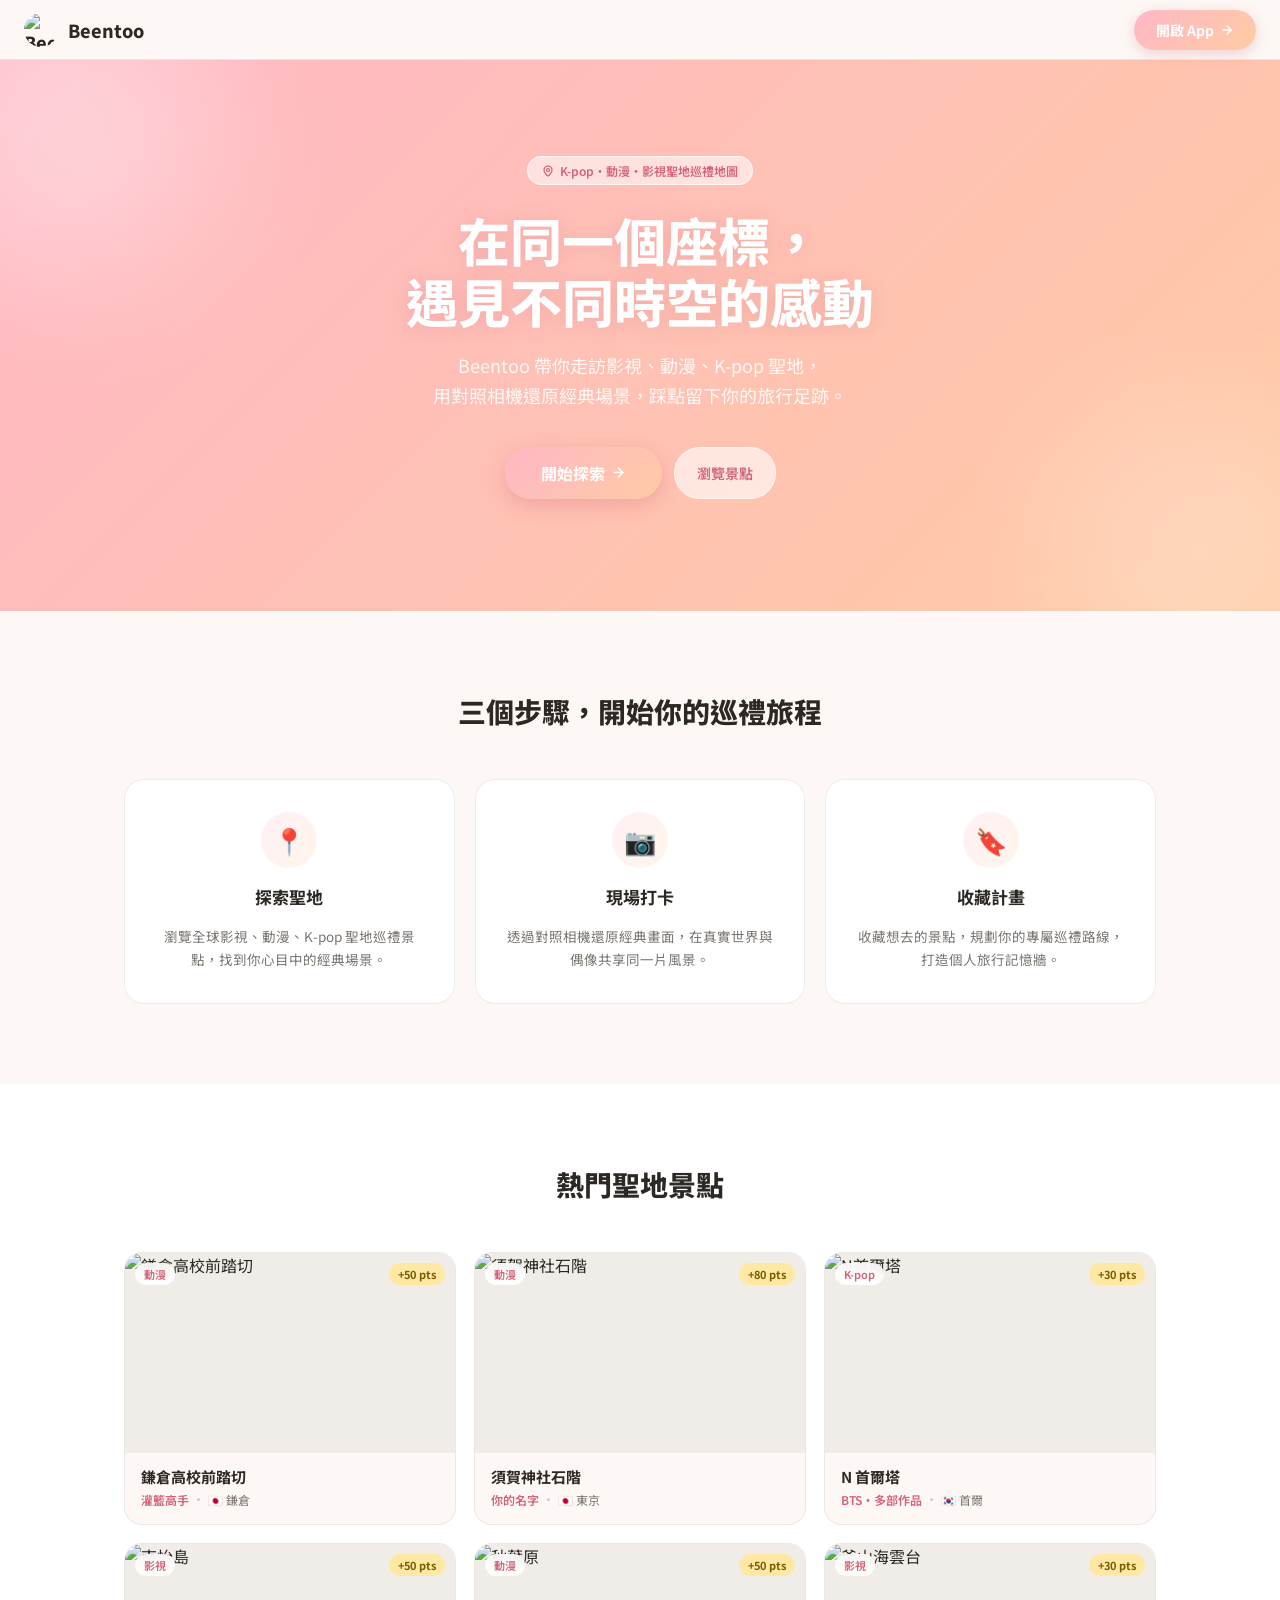
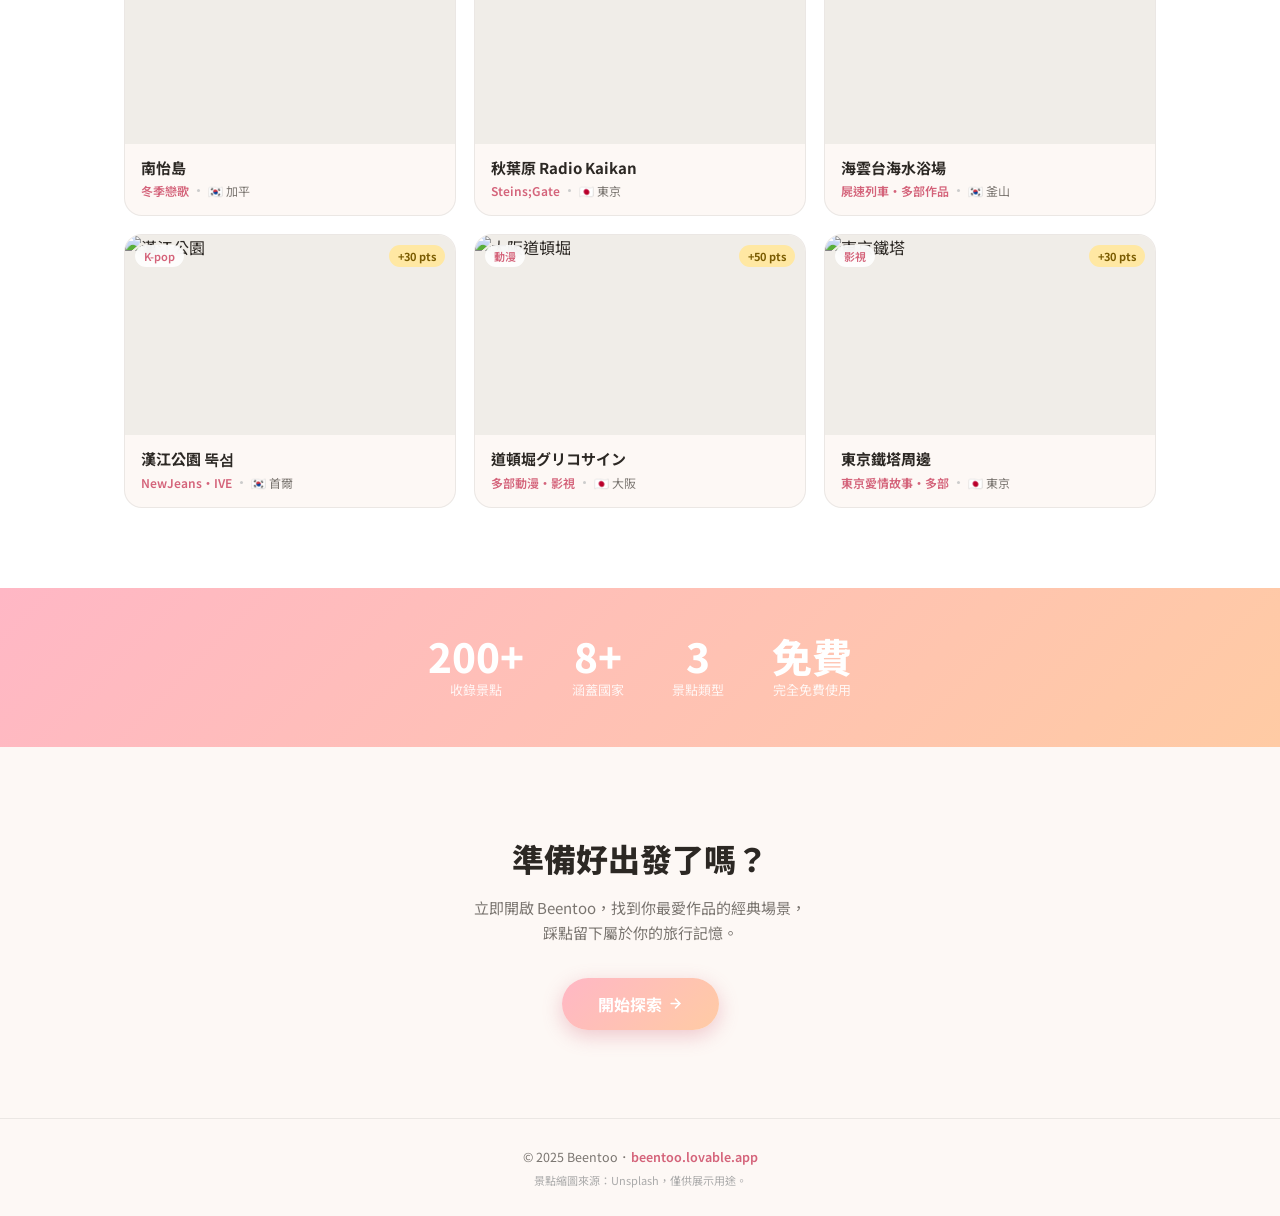
==== index.html @ dc90c3b7 "init: Beentoo landing page" ====
<!DOCTYPE html>
<html lang="zh-TW">
<head>
  <meta charset="UTF-8" />
  <meta name="viewport" content="width=device-width, initial-scale=1.0" />

  <!-- SEO -->
  <title>Beentoo — 聖地巡禮地圖｜影視、動漫、K-pop 景點收藏</title>
  <meta name="description" content="Beentoo 收錄全球上百個 K-pop、動漫、影視聖地景點，透過對照相機還原經典場景，踩點現場打卡你的旅行足跡，在同一個座標，遇見影視作品與現實交織的瞬間。免費使用。" />
  <meta property="og:title" content="Beentoo — 聖地巡禮地圖" />
  <meta property="og:description" content="收錄全球上百個影視、動漫、K-pop 聖地景點，現場打卡留下你的旅行足跡" />
  <meta property="og:url" content="https://beentoomap.github.io" />
  <meta property="og:type" content="website" />
  <meta property="og:locale" content="zh_TW" />
  <meta name="twitter:card" content="summary_large_image" />
  <link rel="canonical" href="https://beentoomap.github.io" />

  <!-- Google Fonts -->
  <link rel="preconnect" href="https://fonts.googleapis.com" />
  <link rel="preconnect" href="https://fonts.gstatic.com" crossorigin />
  <link href="https://fonts.googleapis.com/css2?family=Noto+Sans+TC:wght@400;500;600;700;800&display=swap" rel="stylesheet" />

  <style>
    *, *::before, *::after { box-sizing: border-box; margin: 0; padding: 0; }

    :root {
      --pink:    #D4637A;
      --peach:   #FFCBA4;
      --cream:   #FDF8F5;
      --gold:    #B8860B;
      --text:    #2C2824;
      --muted:   #7A7570;
      --border:  rgba(0,0,0,0.07);
      --grad:    linear-gradient(135deg, #FFB7C5 0%, #FFCBA4 100%);
    }

    html { scroll-behavior: smooth; }

    body {
      font-family: 'Noto Sans TC', sans-serif;
      background: var(--cream);
      color: var(--text);
      -webkit-font-smoothing: antialiased;
    }

    a { text-decoration: none; color: inherit; }
    img { display: block; max-width: 100%; }

    /* ── NAV ── */
    nav {
      position: sticky; top: 0; z-index: 100;
      background: rgba(253,248,245,0.85);
      backdrop-filter: blur(12px);
      -webkit-backdrop-filter: blur(12px);
      border-bottom: 1px solid var(--border);
      padding: 0 24px;
      height: 60px;
      display: flex; align-items: center; justify-content: space-between;
    }
    .nav-logo {
      display: flex; align-items: center; gap: 10px;
      font-weight: 800; font-size: 18px; color: var(--text);
    }
    .nav-logo img {
      width: 34px; height: 34px; border-radius: 50%; object-fit: cover;
    }
    .btn-primary {
      display: inline-flex; align-items: center; gap: 6px;
      background: var(--grad);
      color: #fff;
      font-family: 'Noto Sans TC', sans-serif;
      font-weight: 700; font-size: 14px;
      border: none; cursor: pointer;
      border-radius: 9999px;
      padding: 10px 22px;
      transition: opacity .18s, transform .18s;
      box-shadow: 0 4px 14px rgba(212,99,122,.28);
    }
    .btn-primary:hover { opacity: .88; transform: translateY(-1px); }
    .btn-primary:active { transform: translateY(0); opacity: 1; }

    /* ── HERO ── */
    .hero {
      position: relative; overflow: hidden;
      background: var(--grad);
      padding: 96px 24px 112px;
      text-align: center;
    }
    .hero-blur {
      position: absolute; border-radius: 50%;
      filter: blur(72px); pointer-events: none;
    }
    .hero-blur-1 { width: 300px; height: 300px; background: rgba(255,255,255,.35); top: -80px; left: -80px; }
    .hero-blur-2 { width: 280px; height: 280px; background: rgba(255,255,255,.25); bottom: -80px; right: -60px; }

    .hero-inner { position: relative; z-index: 1; max-width: 680px; margin: 0 auto; }
    .hero-badge {
      display: inline-flex; align-items: center; gap: 6px;
      background: rgba(255,255,255,.55);
      border: 1px solid rgba(255,255,255,.7);
      border-radius: 9999px;
      padding: 5px 14px;
      font-size: 12px; font-weight: 600; color: var(--pink);
      margin-bottom: 24px;
      backdrop-filter: blur(6px);
    }
    .hero h1 {
      font-size: clamp(30px, 6vw, 52px);
      font-weight: 800; line-height: 1.18;
      color: #fff;
      text-shadow: 0 2px 20px rgba(180,80,100,.18);
      margin-bottom: 18px;
    }
    .hero p {
      font-size: clamp(15px, 2.5vw, 18px);
      color: rgba(255,255,255,.88);
      line-height: 1.7;
      margin-bottom: 36px;
    }
    .hero-cta { display: flex; gap: 12px; justify-content: center; flex-wrap: wrap; }
    .btn-ghost {
      display: inline-flex; align-items: center; gap: 6px;
      background: rgba(255,255,255,.6);
      color: var(--pink);
      font-family: 'Noto Sans TC', sans-serif;
      font-weight: 600; font-size: 14px;
      border: 1.5px solid rgba(255,255,255,.7);
      cursor: pointer; border-radius: 9999px;
      padding: 10px 22px;
      backdrop-filter: blur(6px);
      transition: background .18s, transform .18s;
    }
    .btn-ghost:hover { background: rgba(255,255,255,.85); transform: translateY(-1px); }

    /* ── FEATURES ── */
    .section { max-width: 1080px; margin: 0 auto; padding: 80px 24px; }
    .section-title {
      font-size: clamp(20px, 4vw, 28px); font-weight: 800;
      text-align: center; margin-bottom: 48px; color: var(--text);
    }
    .features-grid { display: grid; grid-template-columns: repeat(auto-fit, minmax(240px, 1fr)); gap: 20px; }
    .feature-card {
      background: #fff; border: 1px solid var(--border);
      border-radius: 20px; padding: 32px 28px;
      text-align: center;
      display: flex; flex-direction: column; align-items: center; gap: 16px;
      transition: box-shadow .2s, transform .2s;
    }
    .feature-card:hover { box-shadow: 0 8px 28px rgba(0,0,0,.08); transform: translateY(-3px); }
    .feature-icon {
      width: 56px; height: 56px; border-radius: 50%;
      background: linear-gradient(135deg, #FFF0F4, #FFF5EB);
      display: flex; align-items: center; justify-content: center;
      font-size: 26px;
    }
    .feature-title { font-size: 17px; font-weight: 700; color: var(--text); }
    .feature-desc { font-size: 13.5px; color: var(--muted); line-height: 1.7; }

    /* ── SPOTS ── */
    .spots-bg { background: #fff; }
    .spots-grid {
      display: grid;
      grid-template-columns: repeat(auto-fill, minmax(280px, 1fr));
      gap: 18px;
    }
    .spot-card {
      border-radius: 18px; overflow: hidden;
      background: var(--cream);
      border: 1px solid var(--border);
      transition: box-shadow .2s, transform .2s;
      cursor: default;
    }
    .spot-card:hover { box-shadow: 0 10px 32px rgba(0,0,0,.1); transform: translateY(-4px); }
    .spot-img-wrap { position: relative; height: 200px; overflow: hidden; background: #f0ede8; }
    .spot-img-wrap img {
      width: 100%; height: 100%; object-fit: cover;
      transition: transform .4s ease;
    }
    .spot-card:hover .spot-img-wrap img { transform: scale(1.06); }
    .spot-badge {
      position: absolute; top: 10px; right: 10px;
      background: #FFE8A3; color: #7A5C00;
      font-weight: 700; font-size: 11px;
      padding: 3px 9px; border-radius: 9999px;
    }
    .spot-tag {
      position: absolute; top: 10px; left: 10px;
      background: rgba(255,255,255,.88);
      color: var(--pink);
      font-weight: 600; font-size: 11px;
      padding: 3px 9px; border-radius: 9999px;
      backdrop-filter: blur(4px);
    }
    .spot-info { padding: 14px 16px 16px; }
    .spot-name { font-size: 15px; font-weight: 700; color: var(--text); margin-bottom: 4px; line-height: 1.35; }
    .spot-meta { display: flex; align-items: center; gap: 8px; flex-wrap: wrap; }
    .spot-subject { font-size: 12px; font-weight: 600; color: var(--pink); }
    .spot-city { font-size: 12px; color: var(--muted); }
    .spot-dot { width: 3px; height: 3px; border-radius: 50%; background: #ccc; flex-shrink: 0; }

    /* ── STATS ── */
    .stats-strip {
      background: var(--grad);
      padding: 48px 24px;
      text-align: center;
    }
    .stats-inner { max-width: 700px; margin: 0 auto; display: flex; justify-content: center; gap: 48px; flex-wrap: wrap; }
    .stat { color: #fff; }
    .stat-num { font-size: 40px; font-weight: 800; line-height: 1; }
    .stat-label { font-size: 13px; opacity: .85; margin-top: 4px; }

    /* ── CTA ── */
    .cta-section {
      padding: 88px 24px;
      text-align: center;
    }
    .cta-section h2 { font-size: clamp(22px, 4vw, 32px); font-weight: 800; margin-bottom: 14px; }
    .cta-section p { font-size: 15px; color: var(--muted); margin-bottom: 32px; line-height: 1.7; }
    .btn-large {
      font-size: 16px; padding: 14px 36px;
      box-shadow: 0 6px 20px rgba(212,99,122,.32);
    }

    /* ── FOOTER ── */
    footer {
      border-top: 1px solid var(--border);
      padding: 28px 24px;
      text-align: center;
      font-size: 12.5px; color: var(--muted);
    }
    footer a { color: var(--pink); font-weight: 600; }
    footer a:hover { text-decoration: underline; }

    /* ── SCROLL FADE-IN ── */
    .fade-in { opacity: 0; transform: translateY(20px); transition: opacity .55s ease, transform .55s ease; }
    .fade-in.visible { opacity: 1; transform: translateY(0); }

    /* ── RESPONSIVE ── */
    @media (max-width: 600px) {
      .hero { padding: 72px 20px 88px; }
      .stats-inner { gap: 32px; }
      .stat-num { font-size: 32px; }
    }
  </style>
</head>
<body>

<!-- NAV -->
<nav>
  <div class="nav-logo">
    <img src="https://jovfsrrarkpaocdxrxvh.supabase.co/storage/v1/object/public/spot-photos/beentoo_logo.png" alt="Beentoo logo" />
    Beentoo
  </div>
  <a href="https://beentoo.lovable.app" class="btn-primary">
    開啟 App
    <svg width="14" height="14" viewBox="0 0 24 24" fill="none" stroke="currentColor" stroke-width="2.5" stroke-linecap="round" stroke-linejoin="round"><path d="M5 12h14"/><path d="m12 5 7 7-7 7"/></svg>
  </a>
</nav>

<!-- HERO -->
<section class="hero">
  <div class="hero-blur hero-blur-1"></div>
  <div class="hero-blur hero-blur-2"></div>
  <div class="hero-inner">
    <div class="hero-badge">
      <svg width="12" height="12" viewBox="0 0 24 24" fill="none" stroke="currentColor" stroke-width="2.5" stroke-linecap="round" stroke-linejoin="round"><path d="M20 10c0 6-8 12-8 12s-8-6-8-12a8 8 0 0 1 16 0Z"/><circle cx="12" cy="10" r="3"/></svg>
      K-pop・動漫・影視聖地巡禮地圖
    </div>
    <h1>在同一個座標，<br />遇見不同時空的感動</h1>
    <p>Beentoo 帶你走訪影視、動漫、K-pop 聖地，<br />用對照相機還原經典場景，踩點留下你的旅行足跡。</p>
    <div class="hero-cta">
      <a href="https://beentoo.lovable.app" class="btn-primary btn-large">
        開始探索
        <svg width="15" height="15" viewBox="0 0 24 24" fill="none" stroke="currentColor" stroke-width="2.5" stroke-linecap="round" stroke-linejoin="round"><path d="M5 12h14"/><path d="m12 5 7 7-7 7"/></svg>
      </a>
      <a href="#spots" class="btn-ghost">瀏覽景點</a>
    </div>
  </div>
</section>

<!-- FEATURES -->
<div class="section fade-in">
  <h2 class="section-title">三個步驟，開始你的巡禮旅程</h2>
  <div class="features-grid">
    <div class="feature-card">
      <div class="feature-icon">📍</div>
      <div class="feature-title">探索聖地</div>
      <div class="feature-desc">瀏覽全球影視、動漫、K-pop 聖地巡禮景點，找到你心目中的經典場景。</div>
    </div>
    <div class="feature-card">
      <div class="feature-icon">📷</div>
      <div class="feature-title">現場打卡</div>
      <div class="feature-desc">透過對照相機還原經典畫面，在真實世界與偶像共享同一片風景。</div>
    </div>
    <div class="feature-card">
      <div class="feature-icon">🔖</div>
      <div class="feature-title">收藏計畫</div>
      <div class="feature-desc">收藏想去的景點，規劃你的專屬巡禮路線，打造個人旅行記憶牆。</div>
    </div>
  </div>
</div>

<!-- SPOTS -->
<div class="spots-bg">
  <div class="section" id="spots">
    <h2 class="section-title fade-in">熱門聖地景點</h2>
    <div class="spots-grid">

      <div class="spot-card fade-in">
        <div class="spot-img-wrap">
          <img src="https://images.unsplash.com/photo-1528360983277-13d401cdc186?w=600&q=80" alt="鎌倉高校前踏切" loading="lazy" />
          <span class="spot-tag">動漫</span>
          <span class="spot-badge">+50 pts</span>
        </div>
        <div class="spot-info">
          <div class="spot-name">鎌倉高校前踏切</div>
          <div class="spot-meta">
            <span class="spot-subject">灌籃高手</span>
            <span class="spot-dot"></span>
            <span class="spot-city">🇯🇵 鎌倉</span>
          </div>
        </div>
      </div>

      <div class="spot-card fade-in">
        <div class="spot-img-wrap">
          <img src="https://images.unsplash.com/photo-1545569341-9eb8b30979d9?w=600&q=80" alt="須賀神社石階" loading="lazy" />
          <span class="spot-tag">動漫</span>
          <span class="spot-badge">+80 pts</span>
        </div>
        <div class="spot-info">
          <div class="spot-name">須賀神社石階</div>
          <div class="spot-meta">
            <span class="spot-subject">你的名字</span>
            <span class="spot-dot"></span>
            <span class="spot-city">🇯🇵 東京</span>
          </div>
        </div>
      </div>

      <div class="spot-card fade-in">
        <div class="spot-img-wrap">
          <img src="https://images.unsplash.com/photo-1538485399081-7c8272e9ef19?w=600&q=80" alt="N首爾塔" loading="lazy" />
          <span class="spot-tag">K-pop</span>
          <span class="spot-badge">+30 pts</span>
        </div>
        <div class="spot-info">
          <div class="spot-name">N 首爾塔</div>
          <div class="spot-meta">
            <span class="spot-subject">BTS・多部作品</span>
            <span class="spot-dot"></span>
            <span class="spot-city">🇰🇷 首爾</span>
          </div>
        </div>
      </div>

      <div class="spot-card fade-in">
        <div class="spot-img-wrap">
          <img src="https://images.unsplash.com/photo-1583224773898-d6e4c3e20f6a?w=600&q=80" alt="南怡島" loading="lazy" />
          <span class="spot-tag">影視</span>
          <span class="spot-badge">+50 pts</span>
        </div>
        <div class="spot-info">
          <div class="spot-name">南怡島</div>
          <div class="spot-meta">
            <span class="spot-subject">冬季戀歌</span>
            <span class="spot-dot"></span>
            <span class="spot-city">🇰🇷 加平</span>
          </div>
        </div>
      </div>

      <div class="spot-card fade-in">
        <div class="spot-img-wrap">
          <img src="https://images.unsplash.com/photo-1542051841857-5f90071e7989?w=600&q=80" alt="秋葉原" loading="lazy" />
          <span class="spot-tag">動漫</span>
          <span class="spot-badge">+50 pts</span>
        </div>
        <div class="spot-info">
          <div class="spot-name">秋葉原 Radio Kaikan</div>
          <div class="spot-meta">
            <span class="spot-subject">Steins;Gate</span>
            <span class="spot-dot"></span>
            <span class="spot-city">🇯🇵 東京</span>
          </div>
        </div>
      </div>

      <div class="spot-card fade-in">
        <div class="spot-img-wrap">
          <img src="https://images.unsplash.com/photo-1559592413-7cec4d0cae2b?w=600&q=80" alt="釜山海雲台" loading="lazy" />
          <span class="spot-tag">影視</span>
          <span class="spot-badge">+30 pts</span>
        </div>
        <div class="spot-info">
          <div class="spot-name">海雲台海水浴場</div>
          <div class="spot-meta">
            <span class="spot-subject">屍速列車・多部作品</span>
            <span class="spot-dot"></span>
            <span class="spot-city">🇰🇷 釜山</span>
          </div>
        </div>
      </div>

      <div class="spot-card fade-in">
        <div class="spot-img-wrap">
          <img src="https://images.unsplash.com/photo-1517154421773-0529f29ea451?w=600&q=80" alt="漢江公園" loading="lazy" />
          <span class="spot-tag">K-pop</span>
          <span class="spot-badge">+30 pts</span>
        </div>
        <div class="spot-info">
          <div class="spot-name">漢江公園 뚝섬</div>
          <div class="spot-meta">
            <span class="spot-subject">NewJeans・IVE</span>
            <span class="spot-dot"></span>
            <span class="spot-city">🇰🇷 首爾</span>
          </div>
        </div>
      </div>

      <div class="spot-card fade-in">
        <div class="spot-img-wrap">
          <img src="https://images.unsplash.com/photo-1548169874-53e85f753f1e?w=600&q=80" alt="大阪道頓堀" loading="lazy" />
          <span class="spot-tag">動漫</span>
          <span class="spot-badge">+50 pts</span>
        </div>
        <div class="spot-info">
          <div class="spot-name">道頓堀グリコサイン</div>
          <div class="spot-meta">
            <span class="spot-subject">多部動漫・影視</span>
            <span class="spot-dot"></span>
            <span class="spot-city">🇯🇵 大阪</span>
          </div>
        </div>
      </div>

      <div class="spot-card fade-in">
        <div class="spot-img-wrap">
          <img src="https://images.unsplash.com/photo-1540959733332-eab4deabeeaf?w=600&q=80" alt="東京鐵塔" loading="lazy" />
          <span class="spot-tag">影視</span>
          <span class="spot-badge">+30 pts</span>
        </div>
        <div class="spot-info">
          <div class="spot-name">東京鐵塔周邊</div>
          <div class="spot-meta">
            <span class="spot-subject">東京愛情故事・多部</span>
            <span class="spot-dot"></span>
            <span class="spot-city">🇯🇵 東京</span>
          </div>
        </div>
      </div>

    </div>
  </div>
</div>

<!-- STATS -->
<div class="stats-strip fade-in">
  <div class="stats-inner">
    <div class="stat">
      <div class="stat-num">200+</div>
      <div class="stat-label">收錄景點</div>
    </div>
    <div class="stat">
      <div class="stat-num">8+</div>
      <div class="stat-label">涵蓋國家</div>
    </div>
    <div class="stat">
      <div class="stat-num">3</div>
      <div class="stat-label">景點類型</div>
    </div>
    <div class="stat">
      <div class="stat-num">免費</div>
      <div class="stat-label">完全免費使用</div>
    </div>
  </div>
</div>

<!-- BOTTOM CTA -->
<section class="cta-section fade-in">
  <h2>準備好出發了嗎？</h2>
  <p>立即開啟 Beentoo，找到你最愛作品的經典場景，<br />踩點留下屬於你的旅行記憶。</p>
  <a href="https://beentoo.lovable.app" class="btn-primary btn-large">
    開始探索
    <svg width="15" height="15" viewBox="0 0 24 24" fill="none" stroke="currentColor" stroke-width="2.5" stroke-linecap="round" stroke-linejoin="round"><path d="M5 12h14"/><path d="m12 5 7 7-7 7"/></svg>
  </a>
</section>

<!-- FOOTER -->
<footer>
  <p>© 2025 Beentoo．<a href="https://beentoo.lovable.app">beentoo.lovable.app</a></p>
  <p style="margin-top:6px; font-size:11px; color:#aaa;">景點縮圖來源：Unsplash，僅供展示用途。</p>
</footer>

<script>
  // Scroll fade-in using IntersectionObserver
  const observer = new IntersectionObserver((entries) => {
    entries.forEach((entry, i) => {
      if (entry.isIntersecting) {
        // Stagger children inside grids
        const delay = entry.target.closest('.features-grid, .spots-grid')
          ? Array.from(entry.target.parentElement.children).indexOf(entry.target) * 80
          : 0;
        setTimeout(() => entry.target.classList.add('visible'), delay);
        observer.unobserve(entry.target);
      }
    });
  }, { threshold: 0.12 });

  document.querySelectorAll('.fade-in').forEach(el => observer.observe(el));
</script>

</body>
</html>
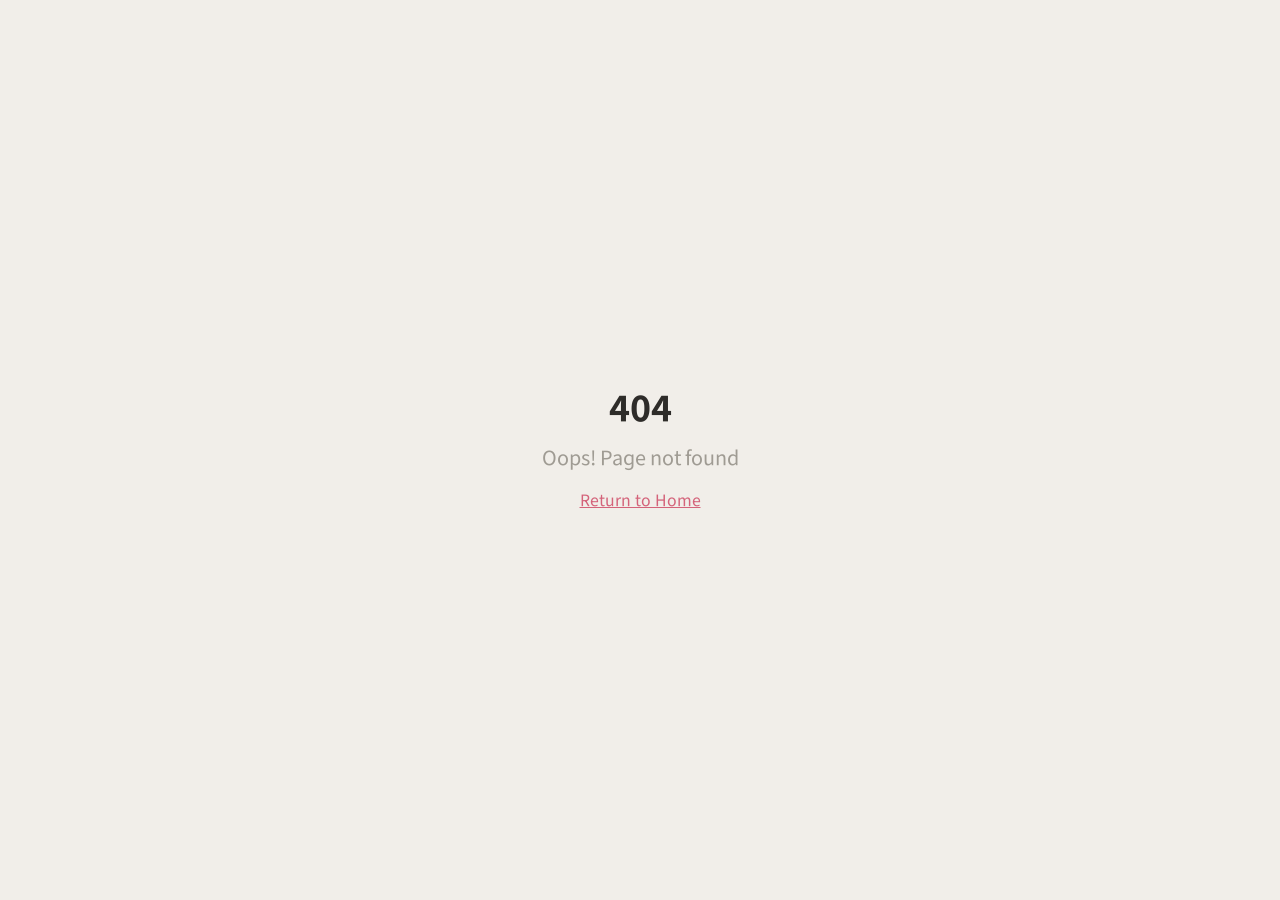
==== commit 0f6d242f: "add: Google Search Console verification" ====
--- a/index.html
+++ b/index.html
@@ -1,514 +1,47 @@
-<!DOCTYPE html>
-<html lang="zh-TW">
-<head>
-  <meta charset="UTF-8" />
-  <meta name="viewport" content="width=device-width, initial-scale=1.0" />
+<!doctype html>
+<html lang="en">
+  <head>
+    <meta name="google-site-verification" content="f2ugkKMpMTsqWrOfI_bxYB96kMoKfP9qIcHvtx0KIJQ" />
+    <meta charset="UTF-8" />
+    <meta name="viewport" content="width=device-width, initial-scale=1.0" />
+    <link rel="icon" href="https://jovfsrrarkpaocdxrxvh.supabase.co/storage/v1/object/public/spot-photos/beentoo_logo.png" type="image/png" />
+    <link rel="preconnect" href="https://fonts.googleapis.com">
+    <link rel="preconnect" href="https://fonts.gstatic.com" crossorigin>
+    <link href="https://fonts.googleapis.com/css2?family=Chiron+Hei+HK:wght@400;500;700&family=Noto+Sans+TC:wght@400;700&family=Inter:wght@400;500;600&display=swap" rel="stylesheet">
+    <title>Beentoo — 聖地巡禮地圖</title>
+    <meta name="description" content="Beentoo 收錄全球數百個 K-pop、動漫、影視聖地景點，透過對照相機還原經典場景，踩點現場打卡你的旅行足跡，在同一個座標，遇見影視作品與現實交織的瞬間。免費使用。">
+    <meta name="author" content="Beentoo" />
 
-  <!-- SEO -->
-  <title>Beentoo — 聖地巡禮地圖｜影視、動漫、K-pop 景點收藏</title>
-  <meta name="description" content="Beentoo 收錄全球上百個 K-pop、動漫、影視聖地景點，透過對照相機還原經典場景，踩點現場打卡你的旅行足跡，在同一個座標，遇見影視作品與現實交織的瞬間。免費使用。" />
-  <meta property="og:title" content="Beentoo — 聖地巡禮地圖" />
-  <meta property="og:description" content="收錄全球上百個影視、動漫、K-pop 聖地景點，現場打卡留下你的旅行足跡" />
-  <meta property="og:url" content="https://beentoomap.github.io" />
-  <meta property="og:type" content="website" />
-  <meta property="og:locale" content="zh_TW" />
-  <meta name="twitter:card" content="summary_large_image" />
-  <link rel="canonical" href="https://beentoomap.github.io" />
+    <!-- TODO: Update og:title to match your application name -->
+    
+    
+    <meta property="og:type" content="website" />
+    <meta property="og:image" content="https://storage.googleapis.com/gpt-engineer-file-uploads/mobmdjJndbP3ulPOUsQH77KMe0V2/social-images/social-1774533965957-seo_cover.webp">
 
-  <!-- Google Fonts -->
-  <link rel="preconnect" href="https://fonts.googleapis.com" />
-  <link rel="preconnect" href="https://fonts.gstatic.com" crossorigin />
-  <link href="https://fonts.googleapis.com/css2?family=Noto+Sans+TC:wght@400;500;600;700;800&display=swap" rel="stylesheet" />
+    <meta name="twitter:card" content="summary_large_image" />
+    <meta name="twitter:site" content="@Lovable" />
+    <meta name="twitter:image" content="https://storage.googleapis.com/gpt-engineer-file-uploads/mobmdjJndbP3ulPOUsQH77KMe0V2/social-images/social-1774533965957-seo_cover.webp">
+    
+  
+  
+  
+  
+  
+  
+  
+  
+  
+  
+  
+  <meta property="og:title" content="Beentoo — 聖地巡禮地圖">
+  <meta name="twitter:title" content="Beentoo — 聖地巡禮地圖">
+  <meta property="og:description" content="Beentoo 收錄全球數百個 K-pop、動漫、影視聖地景點，透過對照相機還原經典場景，踩點現場打卡你的旅行足跡，在同一個座標，遇見影視作品與現實交織的瞬間。免費使用。">
+  <meta name="twitter:description" content="Beentoo 收錄全球數百個 K-pop、動漫、影視聖地景點，透過對照相機還原經典場景，踩點現場打卡你的旅行足跡，在同一個座標，遇見影視作品與現實交織的瞬間。免費使用。">
+  <script type="module" crossorigin src="/assets/index-DRmstjwc.js"></script>
+  <link rel="stylesheet" crossorigin href="/assets/index-CP8RhF1p.css">
+</head>
 
-  <style>
-    *, *::before, *::after { box-sizing: border-box; margin: 0; padding: 0; }
-
-    :root {
-      --pink:    #D4637A;
-      --peach:   #FFCBA4;
-      --cream:   #FDF8F5;
-      --gold:    #B8860B;
-      --text:    #2C2824;
-      --muted:   #7A7570;
-      --border:  rgba(0,0,0,0.07);
-      --grad:    linear-gradient(135deg, #FFB7C5 0%, #FFCBA4 100%);
-    }
-
-    html { scroll-behavior: smooth; }
-
-    body {
-      font-family: 'Noto Sans TC', sans-serif;
-      background: var(--cream);
-      color: var(--text);
-      -webkit-font-smoothing: antialiased;
-    }
-
-    a { text-decoration: none; color: inherit; }
-    img { display: block; max-width: 100%; }
-
-    /* ── NAV ── */
-    nav {
-      position: sticky; top: 0; z-index: 100;
-      background: rgba(253,248,245,0.85);
-      backdrop-filter: blur(12px);
-      -webkit-backdrop-filter: blur(12px);
-      border-bottom: 1px solid var(--border);
-      padding: 0 24px;
-      height: 60px;
-      display: flex; align-items: center; justify-content: space-between;
-    }
-    .nav-logo {
-      display: flex; align-items: center; gap: 10px;
-      font-weight: 800; font-size: 18px; color: var(--text);
-    }
-    .nav-logo img {
-      width: 34px; height: 34px; border-radius: 50%; object-fit: cover;
-    }
-    .btn-primary {
-      display: inline-flex; align-items: center; gap: 6px;
-      background: var(--grad);
-      color: #fff;
-      font-family: 'Noto Sans TC', sans-serif;
-      font-weight: 700; font-size: 14px;
-      border: none; cursor: pointer;
-      border-radius: 9999px;
-      padding: 10px 22px;
-      transition: opacity .18s, transform .18s;
-      box-shadow: 0 4px 14px rgba(212,99,122,.28);
-    }
-    .btn-primary:hover { opacity: .88; transform: translateY(-1px); }
-    .btn-primary:active { transform: translateY(0); opacity: 1; }
-
-    /* ── HERO ── */
-    .hero {
-      position: relative; overflow: hidden;
-      background: var(--grad);
-      padding: 96px 24px 112px;
-      text-align: center;
-    }
-    .hero-blur {
-      position: absolute; border-radius: 50%;
-      filter: blur(72px); pointer-events: none;
-    }
-    .hero-blur-1 { width: 300px; height: 300px; background: rgba(255,255,255,.35); top: -80px; left: -80px; }
-    .hero-blur-2 { width: 280px; height: 280px; background: rgba(255,255,255,.25); bottom: -80px; right: -60px; }
-
-    .hero-inner { position: relative; z-index: 1; max-width: 680px; margin: 0 auto; }
-    .hero-badge {
-      display: inline-flex; align-items: center; gap: 6px;
-      background: rgba(255,255,255,.55);
-      border: 1px solid rgba(255,255,255,.7);
-      border-radius: 9999px;
-      padding: 5px 14px;
-      font-size: 12px; font-weight: 600; color: var(--pink);
-      margin-bottom: 24px;
-      backdrop-filter: blur(6px);
-    }
-    .hero h1 {
-      font-size: clamp(30px, 6vw, 52px);
-      font-weight: 800; line-height: 1.18;
-      color: #fff;
-      text-shadow: 0 2px 20px rgba(180,80,100,.18);
-      margin-bottom: 18px;
-    }
-    .hero p {
-      font-size: clamp(15px, 2.5vw, 18px);
-      color: rgba(255,255,255,.88);
-      line-height: 1.7;
-      margin-bottom: 36px;
-    }
-    .hero-cta { display: flex; gap: 12px; justify-content: center; flex-wrap: wrap; }
-    .btn-ghost {
-      display: inline-flex; align-items: center; gap: 6px;
-      background: rgba(255,255,255,.6);
-      color: var(--pink);
-      font-family: 'Noto Sans TC', sans-serif;
-      font-weight: 600; font-size: 14px;
-      border: 1.5px solid rgba(255,255,255,.7);
-      cursor: pointer; border-radius: 9999px;
-      padding: 10px 22px;
-      backdrop-filter: blur(6px);
-      transition: background .18s, transform .18s;
-    }
-    .btn-ghost:hover { background: rgba(255,255,255,.85); transform: translateY(-1px); }
-
-    /* ── FEATURES ── */
-    .section { max-width: 1080px; margin: 0 auto; padding: 80px 24px; }
-    .section-title {
-      font-size: clamp(20px, 4vw, 28px); font-weight: 800;
-      text-align: center; margin-bottom: 48px; color: var(--text);
-    }
-    .features-grid { display: grid; grid-template-columns: repeat(auto-fit, minmax(240px, 1fr)); gap: 20px; }
-    .feature-card {
-      background: #fff; border: 1px solid var(--border);
-      border-radius: 20px; padding: 32px 28px;
-      text-align: center;
-      display: flex; flex-direction: column; align-items: center; gap: 16px;
-      transition: box-shadow .2s, transform .2s;
-    }
-    .feature-card:hover { box-shadow: 0 8px 28px rgba(0,0,0,.08); transform: translateY(-3px); }
-    .feature-icon {
-      width: 56px; height: 56px; border-radius: 50%;
-      background: linear-gradient(135deg, #FFF0F4, #FFF5EB);
-      display: flex; align-items: center; justify-content: center;
-      font-size: 26px;
-    }
-    .feature-title { font-size: 17px; font-weight: 700; color: var(--text); }
-    .feature-desc { font-size: 13.5px; color: var(--muted); line-height: 1.7; }
-
-    /* ── SPOTS ── */
-    .spots-bg { background: #fff; }
-    .spots-grid {
-      display: grid;
-      grid-template-columns: repeat(auto-fill, minmax(280px, 1fr));
-      gap: 18px;
-    }
-    .spot-card {
-      border-radius: 18px; overflow: hidden;
-      background: var(--cream);
-      border: 1px solid var(--border);
-      transition: box-shadow .2s, transform .2s;
-      cursor: default;
-    }
-    .spot-card:hover { box-shadow: 0 10px 32px rgba(0,0,0,.1); transform: translateY(-4px); }
-    .spot-img-wrap { position: relative; height: 200px; overflow: hidden; background: #f0ede8; }
-    .spot-img-wrap img {
-      width: 100%; height: 100%; object-fit: cover;
-      transition: transform .4s ease;
-    }
-    .spot-card:hover .spot-img-wrap img { transform: scale(1.06); }
-    .spot-badge {
-      position: absolute; top: 10px; right: 10px;
-      background: #FFE8A3; color: #7A5C00;
-      font-weight: 700; font-size: 11px;
-      padding: 3px 9px; border-radius: 9999px;
-    }
-    .spot-tag {
-      position: absolute; top: 10px; left: 10px;
-      background: rgba(255,255,255,.88);
-      color: var(--pink);
-      font-weight: 600; font-size: 11px;
-      padding: 3px 9px; border-radius: 9999px;
-      backdrop-filter: blur(4px);
-    }
-    .spot-info { padding: 14px 16px 16px; }
-    .spot-name { font-size: 15px; font-weight: 700; color: var(--text); margin-bottom: 4px; line-height: 1.35; }
-    .spot-meta { display: flex; align-items: center; gap: 8px; flex-wrap: wrap; }
-    .spot-subject { font-size: 12px; font-weight: 600; color: var(--pink); }
-    .spot-city { font-size: 12px; color: var(--muted); }
-    .spot-dot { width: 3px; height: 3px; border-radius: 50%; background: #ccc; flex-shrink: 0; }
-
-    /* ── STATS ── */
-    .stats-strip {
-      background: var(--grad);
-      padding: 48px 24px;
-      text-align: center;
-    }
-    .stats-inner { max-width: 700px; margin: 0 auto; display: flex; justify-content: center; gap: 48px; flex-wrap: wrap; }
-    .stat { color: #fff; }
-    .stat-num { font-size: 40px; font-weight: 800; line-height: 1; }
-    .stat-label { font-size: 13px; opacity: .85; margin-top: 4px; }
-
-    /* ── CTA ── */
-    .cta-section {
-      padding: 88px 24px;
-      text-align: center;
-    }
-    .cta-section h2 { font-size: clamp(22px, 4vw, 32px); font-weight: 800; margin-bottom: 14px; }
-    .cta-section p { font-size: 15px; color: var(--muted); margin-bottom: 32px; line-height: 1.7; }
-    .btn-large {
-      font-size: 16px; padding: 14px 36px;
-      box-shadow: 0 6px 20px rgba(212,99,122,.32);
-    }
-
-    /* ── FOOTER ── */
-    footer {
-      border-top: 1px solid var(--border);
-      padding: 28px 24px;
-      text-align: center;
-      font-size: 12.5px; color: var(--muted);
-    }
-    footer a { color: var(--pink); font-weight: 600; }
-    footer a:hover { text-decoration: underline; }
-
-    /* ── SCROLL FADE-IN ── */
-    .fade-in { opacity: 0; transform: translateY(20px); transition: opacity .55s ease, transform .55s ease; }
-    .fade-in.visible { opacity: 1; transform: translateY(0); }
-
-    /* ── RESPONSIVE ── */
-    @media (max-width: 600px) {
-      .hero { padding: 72px 20px 88px; }
-      .stats-inner { gap: 32px; }
-      .stat-num { font-size: 32px; }
-    }
-  </style>
-</head>
-<body>
-
-<!-- NAV -->
-<nav>
-  <div class="nav-logo">
-    <img src="https://jovfsrrarkpaocdxrxvh.supabase.co/storage/v1/object/public/spot-photos/beentoo_logo.png" alt="Beentoo logo" />
-    Beentoo
-  </div>
-  <a href="https://beentoo.lovable.app" class="btn-primary">
-    開啟 App
-    <svg width="14" height="14" viewBox="0 0 24 24" fill="none" stroke="currentColor" stroke-width="2.5" stroke-linecap="round" stroke-linejoin="round"><path d="M5 12h14"/><path d="m12 5 7 7-7 7"/></svg>
-  </a>
-</nav>
-
-<!-- HERO -->
-<section class="hero">
-  <div class="hero-blur hero-blur-1"></div>
-  <div class="hero-blur hero-blur-2"></div>
-  <div class="hero-inner">
-    <div class="hero-badge">
-      <svg width="12" height="12" viewBox="0 0 24 24" fill="none" stroke="currentColor" stroke-width="2.5" stroke-linecap="round" stroke-linejoin="round"><path d="M20 10c0 6-8 12-8 12s-8-6-8-12a8 8 0 0 1 16 0Z"/><circle cx="12" cy="10" r="3"/></svg>
-      K-pop・動漫・影視聖地巡禮地圖
-    </div>
-    <h1>在同一個座標，<br />遇見不同時空的感動</h1>
-    <p>Beentoo 帶你走訪影視、動漫、K-pop 聖地，<br />用對照相機還原經典場景，踩點留下你的旅行足跡。</p>
-    <div class="hero-cta">
-      <a href="https://beentoo.lovable.app" class="btn-primary btn-large">
-        開始探索
-        <svg width="15" height="15" viewBox="0 0 24 24" fill="none" stroke="currentColor" stroke-width="2.5" stroke-linecap="round" stroke-linejoin="round"><path d="M5 12h14"/><path d="m12 5 7 7-7 7"/></svg>
-      </a>
-      <a href="#spots" class="btn-ghost">瀏覽景點</a>
-    </div>
-  </div>
-</section>
-
-<!-- FEATURES -->
-<div class="section fade-in">
-  <h2 class="section-title">三個步驟，開始你的巡禮旅程</h2>
-  <div class="features-grid">
-    <div class="feature-card">
-      <div class="feature-icon">📍</div>
-      <div class="feature-title">探索聖地</div>
-      <div class="feature-desc">瀏覽全球影視、動漫、K-pop 聖地巡禮景點，找到你心目中的經典場景。</div>
-    </div>
-    <div class="feature-card">
-      <div class="feature-icon">📷</div>
-      <div class="feature-title">現場打卡</div>
-      <div class="feature-desc">透過對照相機還原經典畫面，在真實世界與偶像共享同一片風景。</div>
-    </div>
-    <div class="feature-card">
-      <div class="feature-icon">🔖</div>
-      <div class="feature-title">收藏計畫</div>
-      <div class="feature-desc">收藏想去的景點，規劃你的專屬巡禮路線，打造個人旅行記憶牆。</div>
-    </div>
-  </div>
-</div>
-
-<!-- SPOTS -->
-<div class="spots-bg">
-  <div class="section" id="spots">
-    <h2 class="section-title fade-in">熱門聖地景點</h2>
-    <div class="spots-grid">
-
-      <div class="spot-card fade-in">
-        <div class="spot-img-wrap">
-          <img src="https://images.unsplash.com/photo-1528360983277-13d401cdc186?w=600&q=80" alt="鎌倉高校前踏切" loading="lazy" />
-          <span class="spot-tag">動漫</span>
-          <span class="spot-badge">+50 pts</span>
-        </div>
-        <div class="spot-info">
-          <div class="spot-name">鎌倉高校前踏切</div>
-          <div class="spot-meta">
-            <span class="spot-subject">灌籃高手</span>
-            <span class="spot-dot"></span>
-            <span class="spot-city">🇯🇵 鎌倉</span>
-          </div>
-        </div>
-      </div>
-
-      <div class="spot-card fade-in">
-        <div class="spot-img-wrap">
-          <img src="https://images.unsplash.com/photo-1545569341-9eb8b30979d9?w=600&q=80" alt="須賀神社石階" loading="lazy" />
-          <span class="spot-tag">動漫</span>
-          <span class="spot-badge">+80 pts</span>
-        </div>
-        <div class="spot-info">
-          <div class="spot-name">須賀神社石階</div>
-          <div class="spot-meta">
-            <span class="spot-subject">你的名字</span>
-            <span class="spot-dot"></span>
-            <span class="spot-city">🇯🇵 東京</span>
-          </div>
-        </div>
-      </div>
-
-      <div class="spot-card fade-in">
-        <div class="spot-img-wrap">
-          <img src="https://images.unsplash.com/photo-1538485399081-7c8272e9ef19?w=600&q=80" alt="N首爾塔" loading="lazy" />
-          <span class="spot-tag">K-pop</span>
-          <span class="spot-badge">+30 pts</span>
-        </div>
-        <div class="spot-info">
-          <div class="spot-name">N 首爾塔</div>
-          <div class="spot-meta">
-            <span class="spot-subject">BTS・多部作品</span>
-            <span class="spot-dot"></span>
-            <span class="spot-city">🇰🇷 首爾</span>
-          </div>
-        </div>
-      </div>
-
-      <div class="spot-card fade-in">
-        <div class="spot-img-wrap">
-          <img src="https://images.unsplash.com/photo-1583224773898-d6e4c3e20f6a?w=600&q=80" alt="南怡島" loading="lazy" />
-          <span class="spot-tag">影視</span>
-          <span class="spot-badge">+50 pts</span>
-        </div>
-        <div class="spot-info">
-          <div class="spot-name">南怡島</div>
-          <div class="spot-meta">
-            <span class="spot-subject">冬季戀歌</span>
-            <span class="spot-dot"></span>
-            <span class="spot-city">🇰🇷 加平</span>
-          </div>
-        </div>
-      </div>
-
-      <div class="spot-card fade-in">
-        <div class="spot-img-wrap">
-          <img src="https://images.unsplash.com/photo-1542051841857-5f90071e7989?w=600&q=80" alt="秋葉原" loading="lazy" />
-          <span class="spot-tag">動漫</span>
-          <span class="spot-badge">+50 pts</span>
-        </div>
-        <div class="spot-info">
-          <div class="spot-name">秋葉原 Radio Kaikan</div>
-          <div class="spot-meta">
-            <span class="spot-subject">Steins;Gate</span>
-            <span class="spot-dot"></span>
-            <span class="spot-city">🇯🇵 東京</span>
-          </div>
-        </div>
-      </div>
-
-      <div class="spot-card fade-in">
-        <div class="spot-img-wrap">
-          <img src="https://images.unsplash.com/photo-1559592413-7cec4d0cae2b?w=600&q=80" alt="釜山海雲台" loading="lazy" />
-          <span class="spot-tag">影視</span>
-          <span class="spot-badge">+30 pts</span>
-        </div>
-        <div class="spot-info">
-          <div class="spot-name">海雲台海水浴場</div>
-          <div class="spot-meta">
-            <span class="spot-subject">屍速列車・多部作品</span>
-            <span class="spot-dot"></span>
-            <span class="spot-city">🇰🇷 釜山</span>
-          </div>
-        </div>
-      </div>
-
-      <div class="spot-card fade-in">
-        <div class="spot-img-wrap">
-          <img src="https://images.unsplash.com/photo-1517154421773-0529f29ea451?w=600&q=80" alt="漢江公園" loading="lazy" />
-          <span class="spot-tag">K-pop</span>
-          <span class="spot-badge">+30 pts</span>
-        </div>
-        <div class="spot-info">
-          <div class="spot-name">漢江公園 뚝섬</div>
-          <div class="spot-meta">
-            <span class="spot-subject">NewJeans・IVE</span>
-            <span class="spot-dot"></span>
-            <span class="spot-city">🇰🇷 首爾</span>
-          </div>
-        </div>
-      </div>
-
-      <div class="spot-card fade-in">
-        <div class="spot-img-wrap">
-          <img src="https://images.unsplash.com/photo-1548169874-53e85f753f1e?w=600&q=80" alt="大阪道頓堀" loading="lazy" />
-          <span class="spot-tag">動漫</span>
-          <span class="spot-badge">+50 pts</span>
-        </div>
-        <div class="spot-info">
-          <div class="spot-name">道頓堀グリコサイン</div>
-          <div class="spot-meta">
-            <span class="spot-subject">多部動漫・影視</span>
-            <span class="spot-dot"></span>
-            <span class="spot-city">🇯🇵 大阪</span>
-          </div>
-        </div>
-      </div>
-
-      <div class="spot-card fade-in">
-        <div class="spot-img-wrap">
-          <img src="https://images.unsplash.com/photo-1540959733332-eab4deabeeaf?w=600&q=80" alt="東京鐵塔" loading="lazy" />
-          <span class="spot-tag">影視</span>
-          <span class="spot-badge">+30 pts</span>
-        </div>
-        <div class="spot-info">
-          <div class="spot-name">東京鐵塔周邊</div>
-          <div class="spot-meta">
-            <span class="spot-subject">東京愛情故事・多部</span>
-            <span class="spot-dot"></span>
-            <span class="spot-city">🇯🇵 東京</span>
-          </div>
-        </div>
-      </div>
-
-    </div>
-  </div>
-</div>
-
-<!-- STATS -->
-<div class="stats-strip fade-in">
-  <div class="stats-inner">
-    <div class="stat">
-      <div class="stat-num">200+</div>
-      <div class="stat-label">收錄景點</div>
-    </div>
-    <div class="stat">
-      <div class="stat-num">8+</div>
-      <div class="stat-label">涵蓋國家</div>
-    </div>
-    <div class="stat">
-      <div class="stat-num">3</div>
-      <div class="stat-label">景點類型</div>
-    </div>
-    <div class="stat">
-      <div class="stat-num">免費</div>
-      <div class="stat-label">完全免費使用</div>
-    </div>
-  </div>
-</div>
-
-<!-- BOTTOM CTA -->
-<section class="cta-section fade-in">
-  <h2>準備好出發了嗎？</h2>
-  <p>立即開啟 Beentoo，找到你最愛作品的經典場景，<br />踩點留下屬於你的旅行記憶。</p>
-  <a href="https://beentoo.lovable.app" class="btn-primary btn-large">
-    開始探索
-    <svg width="15" height="15" viewBox="0 0 24 24" fill="none" stroke="currentColor" stroke-width="2.5" stroke-linecap="round" stroke-linejoin="round"><path d="M5 12h14"/><path d="m12 5 7 7-7 7"/></svg>
-  </a>
-</section>
-
-<!-- FOOTER -->
-<footer>
-  <p>© 2025 Beentoo．<a href="https://beentoo.lovable.app">beentoo.lovable.app</a></p>
-  <p style="margin-top:6px; font-size:11px; color:#aaa;">景點縮圖來源：Unsplash，僅供展示用途。</p>
-</footer>
-
-<script>
-  // Scroll fade-in using IntersectionObserver
-  const observer = new IntersectionObserver((entries) => {
-    entries.forEach((entry, i) => {
-      if (entry.isIntersecting) {
-        // Stagger children inside grids
-        const delay = entry.target.closest('.features-grid, .spots-grid')
-          ? Array.from(entry.target.parentElement.children).indexOf(entry.target) * 80
-          : 0;
-        setTimeout(() => entry.target.classList.add('visible'), delay);
-        observer.unobserve(entry.target);
-      }
-    });
-  }, { threshold: 0.12 });
-
-  document.querySelectorAll('.fade-in').forEach(el => observer.observe(el));
-</script>
-
-</body>
+  <body>
+    <div id="root"></div>
+  </body>
 </html>
--- a/assets/index-CP8RhF1p.css
+++ b/assets/index-CP8RhF1p.css
@@ -0,0 +1 @@
+.leaflet-pane,.leaflet-tile,.leaflet-marker-icon,.leaflet-marker-shadow,.leaflet-tile-container,.leaflet-pane>svg,.leaflet-pane>canvas,.leaflet-zoom-box,.leaflet-image-layer,.leaflet-layer{position:absolute;left:0;top:0}.leaflet-container{overflow:hidden}.leaflet-tile,.leaflet-marker-icon,.leaflet-marker-shadow{-webkit-user-select:none;-moz-user-select:none;user-select:none;-webkit-user-drag:none}.leaflet-tile::-moz-selection{background:transparent}.leaflet-tile::selection{background:transparent}.leaflet-safari .leaflet-tile{image-rendering:-webkit-optimize-contrast}.leaflet-safari .leaflet-tile-container{width:1600px;height:1600px;-webkit-transform-origin:0 0}.leaflet-marker-icon,.leaflet-marker-shadow{display:block}.leaflet-container .leaflet-overlay-pane svg{max-width:none!important;max-height:none!important}.leaflet-container .leaflet-marker-pane img,.leaflet-container .leaflet-shadow-pane img,.leaflet-container .leaflet-tile-pane img,.leaflet-container img.leaflet-image-layer,.leaflet-container .leaflet-tile{max-width:none!important;max-height:none!important;width:auto;padding:0}.leaflet-container img.leaflet-tile{mix-blend-mode:plus-lighter}.leaflet-container.leaflet-touch-zoom{touch-action:pan-x pan-y}.leaflet-container.leaflet-touch-drag{touch-action:none;touch-action:pinch-zoom}.leaflet-container.leaflet-touch-drag.leaflet-touch-zoom{touch-action:none}.leaflet-container{-webkit-tap-highlight-color:transparent}.leaflet-container a{-webkit-tap-highlight-color:rgba(51,181,229,.4)}.leaflet-tile{filter:inherit;visibility:hidden}.leaflet-tile-loaded{visibility:inherit}.leaflet-zoom-box{width:0;height:0;box-sizing:border-box;z-index:800}.leaflet-overlay-pane svg{-moz-user-select:none}.leaflet-pane{z-index:400}.leaflet-tile-pane{z-index:200}.leaflet-overlay-pane{z-index:400}.leaflet-shadow-pane{z-index:500}.leaflet-marker-pane{z-index:600}.leaflet-tooltip-pane{z-index:650}.leaflet-popup-pane{z-index:700}.leaflet-map-pane canvas{z-index:100}.leaflet-map-pane svg{z-index:200}.leaflet-vml-shape{width:1px;height:1px}.lvml{behavior:url(#default#VML);display:inline-block;position:absolute}.leaflet-control{position:relative;z-index:800;pointer-events:visiblePainted;pointer-events:auto}.leaflet-top,.leaflet-bottom{position:absolute;z-index:1000;pointer-events:none}.leaflet-top{top:0}.leaflet-right{right:0}.leaflet-bottom{bottom:0}.leaflet-left{left:0}.leaflet-control{float:left;clear:both}.leaflet-right .leaflet-control{float:right}.leaflet-top .leaflet-control{margin-top:10px}.leaflet-bottom .leaflet-control{margin-bottom:10px}.leaflet-left .leaflet-control{margin-left:10px}.leaflet-right .leaflet-control{margin-right:10px}.leaflet-fade-anim .leaflet-popup{opacity:0;transition:opacity .2s linear}.leaflet-fade-anim .leaflet-map-pane .leaflet-popup{opacity:1}.leaflet-zoom-animated{transform-origin:0 0}svg.leaflet-zoom-animated{will-change:transform}.leaflet-zoom-anim .leaflet-zoom-animated{transition:transform .25s cubic-bezier(0,0,.25,1)}.leaflet-zoom-anim .leaflet-tile,.leaflet-pan-anim .leaflet-tile{transition:none}.leaflet-zoom-anim .leaflet-zoom-hide{visibility:hidden}.leaflet-interactive{cursor:pointer}.leaflet-grab{cursor:grab}.leaflet-crosshair,.leaflet-crosshair .leaflet-interactive{cursor:crosshair}.leaflet-popup-pane,.leaflet-control{cursor:auto}.leaflet-dragging .leaflet-grab,.leaflet-dragging .leaflet-grab .leaflet-interactive,.leaflet-dragging .leaflet-marker-draggable{cursor:move;cursor:grabbing}.leaflet-marker-icon,.leaflet-marker-shadow,.leaflet-image-layer,.leaflet-pane>svg path,.leaflet-tile-container{pointer-events:none}.leaflet-marker-icon.leaflet-interactive,.leaflet-image-layer.leaflet-interactive,.leaflet-pane>svg path.leaflet-interactive,svg.leaflet-image-layer.leaflet-interactive path{pointer-events:visiblePainted;pointer-events:auto}.leaflet-container{background:#ddd;outline-offset:1px}.leaflet-container a{color:#0078a8}.leaflet-zoom-box{border:2px dotted #38f;background:#ffffff80}.leaflet-container{font-family:Helvetica Neue,Arial,Helvetica,sans-serif;font-size:12px;font-size:.75rem;line-height:1.5}.leaflet-bar{box-shadow:0 1px 5px #000000a6;border-radius:4px}.leaflet-bar a{background-color:#fff;border-bottom:1px solid #ccc;width:26px;height:26px;line-height:26px;display:block;text-align:center;text-decoration:none;color:#000}.leaflet-bar a,.leaflet-control-layers-toggle{background-position:50% 50%;background-repeat:no-repeat;display:block}.leaflet-bar a:hover,.leaflet-bar a:focus{background-color:#f4f4f4}.leaflet-bar a:first-child{border-top-left-radius:4px;border-top-right-radius:4px}.leaflet-bar a:last-child{border-bottom-left-radius:4px;border-bottom-right-radius:4px;border-bottom:none}.leaflet-bar a.leaflet-disabled{cursor:default;background-color:#f4f4f4;color:#bbb}.leaflet-touch .leaflet-bar a{width:30px;height:30px;line-height:30px}.leaflet-touch .leaflet-bar a:first-child{border-top-left-radius:2px;border-top-right-radius:2px}.leaflet-touch .leaflet-bar a:last-child{border-bottom-left-radius:2px;border-bottom-right-radius:2px}.leaflet-control-zoom-in,.leaflet-control-zoom-out{font:700 18px Lucida Console,Monaco,monospace;text-indent:1px}.leaflet-touch .leaflet-control-zoom-in,.leaflet-touch .leaflet-control-zoom-out{font-size:22px}.leaflet-control-layers{box-shadow:0 1px 5px #0006;background:#fff;border-radius:5px}.leaflet-control-layers-toggle{background-image:url([data-uri]);width:36px;height:36px}.leaflet-retina .leaflet-control-layers-toggle{background-image:url([data-uri]);background-size:26px 26px}.leaflet-touch .leaflet-control-layers-toggle{width:44px;height:44px}.leaflet-control-layers .leaflet-control-layers-list,.leaflet-control-layers-expanded .leaflet-control-layers-toggle{display:none}.leaflet-control-layers-expanded .leaflet-control-layers-list{display:block;position:relative}.leaflet-control-layers-expanded{padding:6px 10px 6px 6px;color:#333;background:#fff}.leaflet-control-layers-scrollbar{overflow-y:scroll;overflow-x:hidden;padding-right:5px}.leaflet-control-layers-selector{margin-top:2px;position:relative;top:1px}.leaflet-control-layers label{display:block;font-size:13px;font-size:1.08333em}.leaflet-control-layers-separator{height:0;border-top:1px solid #ddd;margin:5px -10px 5px -6px}.leaflet-default-icon-path{background-image:url([data-uri])}.leaflet-container .leaflet-control-attribution{background:#fff;background:#fffc;margin:0}.leaflet-control-attribution,.leaflet-control-scale-line{padding:0 5px;color:#333;line-height:1.4}.leaflet-control-attribution a{text-decoration:none}.leaflet-control-attribution a:hover,.leaflet-control-attribution a:focus{text-decoration:underline}.leaflet-attribution-flag{display:inline!important;vertical-align:baseline!important;width:1em;height:.6669em}.leaflet-left .leaflet-control-scale{margin-left:5px}.leaflet-bottom .leaflet-control-scale{margin-bottom:5px}.leaflet-control-scale-line{border:2px solid #777;border-top:none;line-height:1.1;padding:2px 5px 1px;white-space:nowrap;box-sizing:border-box;background:#fffc;text-shadow:1px 1px #fff}.leaflet-control-scale-line:not(:first-child){border-top:2px solid #777;border-bottom:none;margin-top:-2px}.leaflet-control-scale-line:not(:first-child):not(:last-child){border-bottom:2px solid #777}.leaflet-touch .leaflet-control-attribution,.leaflet-touch .leaflet-control-layers,.leaflet-touch .leaflet-bar{box-shadow:none}.leaflet-touch .leaflet-control-layers,.leaflet-touch .leaflet-bar{border:2px solid rgba(0,0,0,.2);background-clip:padding-box}.leaflet-popup{position:absolute;text-align:center;margin-bottom:20px}.leaflet-popup-content-wrapper{padding:1px;text-align:left;border-radius:12px}.leaflet-popup-content{margin:13px 24px 13px 20px;line-height:1.3;font-size:13px;font-size:1.08333em;min-height:1px}.leaflet-popup-content p{margin:1.3em 0}.leaflet-popup-tip-container{width:40px;height:20px;position:absolute;left:50%;margin-top:-1px;margin-left:-20px;overflow:hidden;pointer-events:none}.leaflet-popup-tip{width:17px;height:17px;padding:1px;margin:-10px auto 0;pointer-events:auto;transform:rotate(45deg)}.leaflet-popup-content-wrapper,.leaflet-popup-tip{background:#fff;color:#333;box-shadow:0 3px 14px #0006}.leaflet-container a.leaflet-popup-close-button{position:absolute;top:0;right:0;border:none;text-align:center;width:24px;height:24px;font:16px/24px Tahoma,Verdana,sans-serif;color:#757575;text-decoration:none;background:transparent}.leaflet-container a.leaflet-popup-close-button:hover,.leaflet-container a.leaflet-popup-close-button:focus{color:#585858}.leaflet-popup-scrolled{overflow:auto}.leaflet-oldie .leaflet-popup-content-wrapper{-ms-zoom:1}.leaflet-oldie .leaflet-popup-tip{width:24px;margin:0 auto;-ms-filter:"progid:DXImageTransform.Microsoft.Matrix(M11=0.70710678, M12=0.70710678, M21=-0.70710678, M22=0.70710678)";filter:progid:DXImageTransform.Microsoft.Matrix(M11=.70710678,M12=.70710678,M21=-.70710678,M22=.70710678)}.leaflet-oldie .leaflet-control-zoom,.leaflet-oldie .leaflet-control-layers,.leaflet-oldie .leaflet-popup-content-wrapper,.leaflet-oldie .leaflet-popup-tip{border:1px solid #999}.leaflet-div-icon{background:#fff;border:1px solid #666}.leaflet-tooltip{position:absolute;padding:6px;background-color:#fff;border:1px solid #fff;border-radius:3px;color:#222;white-space:nowrap;-webkit-user-select:none;-moz-user-select:none;user-select:none;pointer-events:none;box-shadow:0 1px 3px #0006}.leaflet-tooltip.leaflet-interactive{cursor:pointer;pointer-events:auto}.leaflet-tooltip-top:before,.leaflet-tooltip-bottom:before,.leaflet-tooltip-left:before,.leaflet-tooltip-right:before{position:absolute;pointer-events:none;border:6px solid transparent;background:transparent;content:""}.leaflet-tooltip-bottom{margin-top:6px}.leaflet-tooltip-top{margin-top:-6px}.leaflet-tooltip-bottom:before,.leaflet-tooltip-top:before{left:50%;margin-left:-6px}.leaflet-tooltip-top:before{bottom:0;margin-bottom:-12px;border-top-color:#fff}.leaflet-tooltip-bottom:before{top:0;margin-top:-12px;margin-left:-6px;border-bottom-color:#fff}.leaflet-tooltip-left{margin-left:-6px}.leaflet-tooltip-right{margin-left:6px}.leaflet-tooltip-left:before,.leaflet-tooltip-right:before{top:50%;margin-top:-6px}.leaflet-tooltip-left:before{right:0;margin-right:-12px;border-left-color:#fff}.leaflet-tooltip-right:before{left:0;margin-left:-12px;border-right-color:#fff}@media print{.leaflet-control{-webkit-print-color-adjust:exact;print-color-adjust:exact}}.leaflet-cluster-anim .leaflet-marker-icon,.leaflet-cluster-anim .leaflet-marker-shadow{transition:transform .3s ease-out,opacity .3s ease-in}.leaflet-cluster-spider-leg{transition:stroke-dashoffset .3s ease-out,stroke-opacity .3s ease-in}.marker-cluster-small{background-color:#b5e28c99}.marker-cluster-small div{background-color:#6ecc3999}.marker-cluster-medium{background-color:#f1d35799}.marker-cluster-medium div{background-color:#f0c20c99}.marker-cluster-large{background-color:#fd9c7399}.marker-cluster-large div{background-color:#f1801799}.leaflet-oldie .marker-cluster-small{background-color:#b5e28c}.leaflet-oldie .marker-cluster-small div{background-color:#6ecc39}.leaflet-oldie .marker-cluster-medium{background-color:#f1d357}.leaflet-oldie .marker-cluster-medium div{background-color:#f0c20c}.leaflet-oldie .marker-cluster-large{background-color:#fd9c73}.leaflet-oldie .marker-cluster-large div{background-color:#f18017}.marker-cluster{background-clip:padding-box;border-radius:20px}.marker-cluster div{width:30px;height:30px;margin-left:5px;margin-top:5px;text-align:center;border-radius:15px;font:12px Helvetica Neue,Arial,Helvetica,sans-serif}.marker-cluster span{line-height:30px}:root{--grad-sakura: linear-gradient(135deg, #FFB7C5 0%, #FFCBA4 55%, #FFE8A3 100%);--grad-sakura-soft: linear-gradient(135deg, #FFD4E0 0%, #FFE3CC 55%, #FFF3CC 100%);--color-primary: #D4637A;--color-primary-light: #FF8FAB;--color-sakura: #FFB7C5;--color-peach: #FFCBA4;--color-yuzu: #FFE8A3;--color-accent: #4DC9A8;--color-bg-base: #F7F5F2;--color-bg-tint: #FFF5F7;--color-bg-card: #FFFFFF;--color-text-primary: #2D2B28;--color-text-secondary: #5C5952;--color-text-tertiary: #9E9A92;--color-border: rgba(212, 99, 122, .15);--font-zh: "Noto Sans TC", sans-serif;--font-en: "Inter", sans-serif;--radius-sm: 8px;--radius-md: 14px;--radius-lg: 20px;--radius-full: 9999px}*,:before,:after{--tw-border-spacing-x: 0;--tw-border-spacing-y: 0;--tw-translate-x: 0;--tw-translate-y: 0;--tw-rotate: 0;--tw-skew-x: 0;--tw-skew-y: 0;--tw-scale-x: 1;--tw-scale-y: 1;--tw-pan-x: ;--tw-pan-y: ;--tw-pinch-zoom: ;--tw-scroll-snap-strictness: proximity;--tw-gradient-from-position: ;--tw-gradient-via-position: ;--tw-gradient-to-position: ;--tw-ordinal: ;--tw-slashed-zero: ;--tw-numeric-figure: ;--tw-numeric-spacing: ;--tw-numeric-fraction: ;--tw-ring-inset: ;--tw-ring-offset-width: 0px;--tw-ring-offset-color: #fff;--tw-ring-color: rgb(59 130 246 / .5);--tw-ring-offset-shadow: 0 0 #0000;--tw-ring-shadow: 0 0 #0000;--tw-shadow: 0 0 #0000;--tw-shadow-colored: 0 0 #0000;--tw-blur: ;--tw-brightness: ;--tw-contrast: ;--tw-grayscale: ;--tw-hue-rotate: ;--tw-invert: ;--tw-saturate: ;--tw-sepia: ;--tw-drop-shadow: ;--tw-backdrop-blur: ;--tw-backdrop-brightness: ;--tw-backdrop-contrast: ;--tw-backdrop-grayscale: ;--tw-backdrop-hue-rotate: ;--tw-backdrop-invert: ;--tw-backdrop-opacity: ;--tw-backdrop-saturate: ;--tw-backdrop-sepia: ;--tw-contain-size: ;--tw-contain-layout: ;--tw-contain-paint: ;--tw-contain-style: }::backdrop{--tw-border-spacing-x: 0;--tw-border-spacing-y: 0;--tw-translate-x: 0;--tw-translate-y: 0;--tw-rotate: 0;--tw-skew-x: 0;--tw-skew-y: 0;--tw-scale-x: 1;--tw-scale-y: 1;--tw-pan-x: ;--tw-pan-y: ;--tw-pinch-zoom: ;--tw-scroll-snap-strictness: proximity;--tw-gradient-from-position: ;--tw-gradient-via-position: ;--tw-gradient-to-position: ;--tw-ordinal: ;--tw-slashed-zero: ;--tw-numeric-figure: ;--tw-numeric-spacing: ;--tw-numeric-fraction: ;--tw-ring-inset: ;--tw-ring-offset-width: 0px;--tw-ring-offset-color: #fff;--tw-ring-color: rgb(59 130 246 / .5);--tw-ring-offset-shadow: 0 0 #0000;--tw-ring-shadow: 0 0 #0000;--tw-shadow: 0 0 #0000;--tw-shadow-colored: 0 0 #0000;--tw-blur: ;--tw-brightness: ;--tw-contrast: ;--tw-grayscale: ;--tw-hue-rotate: ;--tw-invert: ;--tw-saturate: ;--tw-sepia: ;--tw-drop-shadow: ;--tw-backdrop-blur: ;--tw-backdrop-brightness: ;--tw-backdrop-contrast: ;--tw-backdrop-grayscale: ;--tw-backdrop-hue-rotate: ;--tw-backdrop-invert: ;--tw-backdrop-opacity: ;--tw-backdrop-saturate: ;--tw-backdrop-sepia: ;--tw-contain-size: ;--tw-contain-layout: ;--tw-contain-paint: ;--tw-contain-style: }*,:before,:after{box-sizing:border-box;border-width:0;border-style:solid;border-color:#e5e7eb}:before,:after{--tw-content: ""}html,:host{line-height:1.5;-webkit-text-size-adjust:100%;-moz-tab-size:4;-o-tab-size:4;tab-size:4;font-family:Chiron Hei HK,Source Han Sans,Noto Sans TC,Inter,sans-serif;font-feature-settings:normal;font-variation-settings:normal;-webkit-tap-highlight-color:transparent}body{margin:0;line-height:inherit}hr{height:0;color:inherit;border-top-width:1px}abbr:where([title]){-webkit-text-decoration:underline dotted;text-decoration:underline dotted}h1,h2,h3,h4,h5,h6{font-size:inherit;font-weight:inherit}a{color:inherit;text-decoration:inherit}b,strong{font-weight:bolder}code,kbd,samp,pre{font-family:ui-monospace,SFMono-Regular,Menlo,Monaco,Consolas,Liberation Mono,Courier New,monospace;font-feature-settings:normal;font-variation-settings:normal;font-size:1em}small{font-size:80%}sub,sup{font-size:75%;line-height:0;position:relative;vertical-align:baseline}sub{bottom:-.25em}sup{top:-.5em}table{text-indent:0;border-color:inherit;border-collapse:collapse}button,input,optgroup,select,textarea{font-family:inherit;font-feature-settings:inherit;font-variation-settings:inherit;font-size:100%;font-weight:inherit;line-height:inherit;letter-spacing:inherit;color:inherit;margin:0;padding:0}button,select{text-transform:none}button,input:where([type=button]),input:where([type=reset]),input:where([type=submit]){-webkit-appearance:button;background-color:transparent;background-image:none}:-moz-focusring{outline:auto}:-moz-ui-invalid{box-shadow:none}progress{vertical-align:baseline}::-webkit-inner-spin-button,::-webkit-outer-spin-button{height:auto}[type=search]{-webkit-appearance:textfield;outline-offset:-2px}::-webkit-search-decoration{-webkit-appearance:none}::-webkit-file-upload-button{-webkit-appearance:button;font:inherit}summary{display:list-item}blockquote,dl,dd,h1,h2,h3,h4,h5,h6,hr,figure,p,pre{margin:0}fieldset{margin:0;padding:0}legend{padding:0}ol,ul,menu{list-style:none;margin:0;padding:0}dialog{padding:0}textarea{resize:vertical}input::-moz-placeholder,textarea::-moz-placeholder{opacity:1;color:#9ca3af}input::placeholder,textarea::placeholder{opacity:1;color:#9ca3af}button,[role=button]{cursor:pointer}:disabled{cursor:default}img,svg,video,canvas,audio,iframe,embed,object{display:block;vertical-align:middle}img,video{max-width:100%;height:auto}[hidden]:where(:not([hidden=until-found])){display:none}:root{--background: 36 24% 96%;--foreground: 38 6% 17%;--card: 0 0% 100%;--card-foreground: 38 6% 17%;--popover: 0 0% 100%;--popover-foreground: 38 6% 17%;--primary: 348 57% 61%;--primary-foreground: 0 0% 100%;--secondary: 350 97% 97%;--secondary-foreground: 38 6% 17%;--muted: 36 24% 93%;--muted-foreground: 40 6% 60%;--accent: 164 53% 55%;--accent-foreground: 0 0% 100%;--destructive: 0 84% 60%;--destructive-foreground: 0 0% 100%;--border: 348 53% 90%;--input: 348 53% 90%;--ring: 348 57% 61%;--radius: .875rem;--spot-anime: 230 70% 58%;--spot-kdrama: 340 65% 55%;--spot-movie: 45 90% 55%;--spot-kpop: 280 60% 55%;--sidebar-background: 0 0% 98%;--sidebar-foreground: 240 5.3% 26.1%;--sidebar-primary: 240 5.9% 10%;--sidebar-primary-foreground: 0 0% 98%;--sidebar-accent: 240 4.8% 95.9%;--sidebar-accent-foreground: 240 5.9% 10%;--sidebar-border: 220 13% 91%;--sidebar-ring: 217.2 91.2% 59.8%}.dark{--background: 222 30% 8%;--foreground: 30 20% 95%;--card: 222 25% 12%;--card-foreground: 30 20% 95%;--popover: 222 25% 12%;--popover-foreground: 30 20% 95%;--primary: 12 76% 61%;--primary-foreground: 0 0% 100%;--secondary: 222 20% 18%;--secondary-foreground: 30 20% 95%;--muted: 222 20% 18%;--muted-foreground: 220 10% 55%;--accent: 165 40% 45%;--accent-foreground: 0 0% 100%;--destructive: 0 62.8% 30.6%;--destructive-foreground: 0 0% 100%;--border: 222 20% 20%;--input: 222 20% 20%;--ring: 12 76% 61%;--sidebar-background: 240 5.9% 10%;--sidebar-foreground: 240 4.8% 95.9%;--sidebar-primary: 224.3 76.3% 48%;--sidebar-primary-foreground: 0 0% 100%;--sidebar-accent: 240 3.7% 15.9%;--sidebar-accent-foreground: 240 4.8% 95.9%;--sidebar-border: 240 3.7% 15.9%;--sidebar-ring: 217.2 91.2% 59.8%}*{border-color:hsl(var(--border))}html{height:100dvh}body{background-color:hsl(var(--background));font-family:Chiron Hei HK,Source Han Sans,Noto Sans TC,Inter,sans-serif;color:hsl(var(--foreground));font-family:Chiron Hei HK,sans-serif;min-height:100dvh}.sr-only{position:absolute;width:1px;height:1px;padding:0;margin:-1px;overflow:hidden;clip:rect(0,0,0,0);white-space:nowrap;border-width:0}.pointer-events-none{pointer-events:none}.pointer-events-auto{pointer-events:auto}.visible{visibility:visible}.invisible{visibility:hidden}.fixed{position:fixed}.absolute{position:absolute}.relative{position:relative}.sticky{position:sticky}.inset-0{inset:0}.inset-x-0{left:0;right:0}.inset-y-0{top:0;bottom:0}.-bottom-12{bottom:-3rem}.-bottom-20{bottom:-5rem}.-left-12{left:-3rem}.-left-20{left:-5rem}.-right-12{right:-3rem}.-right-20{right:-5rem}.-top-12{top:-3rem}.-top-2{top:-.5rem}.-top-20{top:-5rem}.bottom-0{bottom:0}.bottom-2{bottom:.5rem}.bottom-24{bottom:6rem}.bottom-4{bottom:1rem}.left-0{left:0}.left-1{left:.25rem}.left-1\/2{left:50%}.left-2{left:.5rem}.left-3{left:.75rem}.left-4{left:1rem}.left-\[50\%\]{left:50%}.right-0{right:0}.right-0\.5{right:.125rem}.right-1{right:.25rem}.right-2{right:.5rem}.right-2\.5{right:.625rem}.right-3{right:.75rem}.right-4{right:1rem}.right-5{right:1.25rem}.top-0{top:0}.top-0\.5{top:.125rem}.top-1{top:.25rem}.top-1\.5{top:.375rem}.top-1\/2{top:50%}.top-2{top:.5rem}.top-2\.5{top:.625rem}.top-3{top:.75rem}.top-3\.5{top:.875rem}.top-4{top:1rem}.top-\[1px\]{top:1px}.top-\[50\%\]{top:50%}.top-\[60\%\]{top:60%}.top-full{top:100%}.z-10{z-index:10}.z-20{z-index:20}.z-50{z-index:50}.z-\[1000\]{z-index:1000}.z-\[100\]{z-index:100}.z-\[1100\]{z-index:1100}.z-\[1200\]{z-index:1200}.z-\[1500\]{z-index:1500}.z-\[1600\]{z-index:1600}.z-\[1\]{z-index:1}.z-\[2000\]{z-index:2000}.-mx-1{margin-left:-.25rem;margin-right:-.25rem}.mx-2{margin-left:.5rem;margin-right:.5rem}.mx-3\.5{margin-left:.875rem;margin-right:.875rem}.mx-auto{margin-left:auto;margin-right:auto}.my-0\.5{margin-top:.125rem;margin-bottom:.125rem}.my-1{margin-top:.25rem;margin-bottom:.25rem}.-ml-0{margin-left:-0px}.-ml-4{margin-left:-1rem}.-mt-4{margin-top:-1rem}.mb-1{margin-bottom:.25rem}.mb-1\.5{margin-bottom:.375rem}.mb-12{margin-bottom:3rem}.mb-2{margin-bottom:.5rem}.mb-3{margin-bottom:.75rem}.mb-4{margin-bottom:1rem}.mb-5{margin-bottom:1.25rem}.mb-6{margin-bottom:1.5rem}.mb-8{margin-bottom:2rem}.ml-1{margin-left:.25rem}.ml-1\.5{margin-left:.375rem}.ml-2{margin-left:.5rem}.ml-4{margin-left:1rem}.ml-auto{margin-left:auto}.mr-2{margin-right:.5rem}.mt-0\.5{margin-top:.125rem}.mt-1{margin-top:.25rem}.mt-1\.5{margin-top:.375rem}.mt-12{margin-top:3rem}.mt-2{margin-top:.5rem}.mt-24{margin-top:6rem}.mt-4{margin-top:1rem}.mt-5{margin-top:1.25rem}.mt-6{margin-top:1.5rem}.mt-8{margin-top:2rem}.mt-auto{margin-top:auto}.line-clamp-1{overflow:hidden;display:-webkit-box;-webkit-box-orient:vertical;-webkit-line-clamp:1}.line-clamp-2{overflow:hidden;display:-webkit-box;-webkit-box-orient:vertical;-webkit-line-clamp:2}.block{display:block}.flex{display:flex}.inline-flex{display:inline-flex}.table{display:table}.grid{display:grid}.hidden{display:none}.aspect-\[4\/3\]{aspect-ratio:4/3}.aspect-square{aspect-ratio:1 / 1}.aspect-video{aspect-ratio:16 / 9}.size-4{width:1rem;height:1rem}.h-0\.5{height:.125rem}.h-1{height:.25rem}.h-1\.5{height:.375rem}.h-1\/2{height:50%}.h-10{height:2.5rem}.h-11{height:2.75rem}.h-12{height:3rem}.h-14{height:3.5rem}.h-16{height:4rem}.h-2{height:.5rem}.h-2\.5{height:.625rem}.h-20{height:5rem}.h-3{height:.75rem}.h-3\.5{height:.875rem}.h-32{height:8rem}.h-4{height:1rem}.h-40{height:10rem}.h-5{height:1.25rem}.h-52{height:13rem}.h-6{height:1.5rem}.h-7{height:1.75rem}.h-72{height:18rem}.h-8{height:2rem}.h-9{height:2.25rem}.h-\[1px\]{height:1px}.h-\[var\(--radix-navigation-menu-viewport-height\)\]{height:var(--radix-navigation-menu-viewport-height)}.h-\[var\(--radix-select-trigger-height\)\]{height:var(--radix-select-trigger-height)}.h-auto{height:auto}.h-full{height:100%}.h-px{height:1px}.h-svh{height:100svh}.max-h-96{max-height:24rem}.max-h-\[300px\]{max-height:300px}.max-h-\[40vh\]{max-height:40vh}.max-h-\[80dvh\]{max-height:80dvh}.max-h-\[85vh\]{max-height:85vh}.max-h-full{max-height:100%}.max-h-screen{max-height:100vh}.min-h-0{min-height:0px}.min-h-\[80px\]{min-height:80px}.min-h-screen{min-height:100vh}.min-h-svh{min-height:100svh}.w-0{width:0px}.w-0\.5{width:.125rem}.w-1{width:.25rem}.w-1\.5{width:.375rem}.w-10{width:2.5rem}.w-11{width:2.75rem}.w-12{width:3rem}.w-14{width:3.5rem}.w-16{width:4rem}.w-2{width:.5rem}.w-2\.5{width:.625rem}.w-20{width:5rem}.w-3{width:.75rem}.w-3\.5{width:.875rem}.w-3\/4{width:75%}.w-4{width:1rem}.w-48{width:12rem}.w-5{width:1.25rem}.w-6{width:1.5rem}.w-64{width:16rem}.w-7{width:1.75rem}.w-72{width:18rem}.w-8{width:2rem}.w-9{width:2.25rem}.w-\[--sidebar-width\]{width:var(--sidebar-width)}.w-\[100px\]{width:100px}.w-\[1px\]{width:1px}.w-auto{width:auto}.w-fit{width:-moz-fit-content;width:fit-content}.w-full{width:100%}.w-max{width:-moz-max-content;width:max-content}.w-px{width:1px}.min-w-0{min-width:0px}.min-w-5{min-width:1.25rem}.min-w-\[12rem\]{min-width:12rem}.min-w-\[8rem\]{min-width:8rem}.min-w-\[var\(--radix-select-trigger-width\)\]{min-width:var(--radix-select-trigger-width)}.max-w-3xl{max-width:48rem}.max-w-5xl{max-width:64rem}.max-w-\[--skeleton-width\]{max-width:var(--skeleton-width)}.max-w-full{max-width:100%}.max-w-lg{max-width:32rem}.max-w-max{max-width:-moz-max-content;max-width:max-content}.max-w-md{max-width:28rem}.max-w-none{max-width:none}.max-w-sm{max-width:24rem}.max-w-xl{max-width:36rem}.flex-1{flex:1 1 0%}.flex-\[2\]{flex:2}.shrink-0{flex-shrink:0}.grow{flex-grow:1}.grow-0{flex-grow:0}.basis-full{flex-basis:100%}.caption-bottom{caption-side:bottom}.border-collapse{border-collapse:collapse}.-translate-x-1\/2{--tw-translate-x: -50%;transform:translate(var(--tw-translate-x),var(--tw-translate-y)) rotate(var(--tw-rotate)) skew(var(--tw-skew-x)) skewY(var(--tw-skew-y)) scaleX(var(--tw-scale-x)) scaleY(var(--tw-scale-y))}.-translate-x-px{--tw-translate-x: -1px;transform:translate(var(--tw-translate-x),var(--tw-translate-y)) rotate(var(--tw-rotate)) skew(var(--tw-skew-x)) skewY(var(--tw-skew-y)) scaleX(var(--tw-scale-x)) scaleY(var(--tw-scale-y))}.-translate-y-1\/2{--tw-translate-y: -50%;transform:translate(var(--tw-translate-x),var(--tw-translate-y)) rotate(var(--tw-rotate)) skew(var(--tw-skew-x)) skewY(var(--tw-skew-y)) scaleX(var(--tw-scale-x)) scaleY(var(--tw-scale-y))}.translate-x-\[-50\%\]{--tw-translate-x: -50%;transform:translate(var(--tw-translate-x),var(--tw-translate-y)) rotate(var(--tw-rotate)) skew(var(--tw-skew-x)) skewY(var(--tw-skew-y)) scaleX(var(--tw-scale-x)) scaleY(var(--tw-scale-y))}.translate-x-px{--tw-translate-x: 1px;transform:translate(var(--tw-translate-x),var(--tw-translate-y)) rotate(var(--tw-rotate)) skew(var(--tw-skew-x)) skewY(var(--tw-skew-y)) scaleX(var(--tw-scale-x)) scaleY(var(--tw-scale-y))}.translate-y-\[-50\%\]{--tw-translate-y: -50%;transform:translate(var(--tw-translate-x),var(--tw-translate-y)) rotate(var(--tw-rotate)) skew(var(--tw-skew-x)) skewY(var(--tw-skew-y)) scaleX(var(--tw-scale-x)) scaleY(var(--tw-scale-y))}.rotate-45{--tw-rotate: 45deg;transform:translate(var(--tw-translate-x),var(--tw-translate-y)) rotate(var(--tw-rotate)) skew(var(--tw-skew-x)) skewY(var(--tw-skew-y)) scaleX(var(--tw-scale-x)) scaleY(var(--tw-scale-y))}.rotate-90{--tw-rotate: 90deg;transform:translate(var(--tw-translate-x),var(--tw-translate-y)) rotate(var(--tw-rotate)) skew(var(--tw-skew-x)) skewY(var(--tw-skew-y)) scaleX(var(--tw-scale-x)) scaleY(var(--tw-scale-y))}.transform{transform:translate(var(--tw-translate-x),var(--tw-translate-y)) rotate(var(--tw-rotate)) skew(var(--tw-skew-x)) skewY(var(--tw-skew-y)) scaleX(var(--tw-scale-x)) scaleY(var(--tw-scale-y))}@keyframes pulse{50%{opacity:.5}}.animate-pulse{animation:pulse 2s cubic-bezier(.4,0,.6,1) infinite}@keyframes spin{to{transform:rotate(360deg)}}.animate-spin{animation:spin 1s linear infinite}.cursor-default{cursor:default}.cursor-pointer{cursor:pointer}.touch-none{touch-action:none}.select-none{-webkit-user-select:none;-moz-user-select:none;user-select:none}.list-none{list-style-type:none}.grid-cols-2{grid-template-columns:repeat(2,minmax(0,1fr))}.flex-row{flex-direction:row}.flex-col{flex-direction:column}.flex-col-reverse{flex-direction:column-reverse}.flex-wrap{flex-wrap:wrap}.items-start{align-items:flex-start}.items-end{align-items:flex-end}.items-center{align-items:center}.items-stretch{align-items:stretch}.justify-center{justify-content:center}.justify-between{justify-content:space-between}.justify-around{justify-content:space-around}.gap-0\.5{gap:.125rem}.gap-1{gap:.25rem}.gap-1\.5{gap:.375rem}.gap-2{gap:.5rem}.gap-3{gap:.75rem}.gap-4{gap:1rem}.gap-8{gap:2rem}.space-x-1>:not([hidden])~:not([hidden]){--tw-space-x-reverse: 0;margin-right:calc(.25rem * var(--tw-space-x-reverse));margin-left:calc(.25rem * calc(1 - var(--tw-space-x-reverse)))}.space-x-4>:not([hidden])~:not([hidden]){--tw-space-x-reverse: 0;margin-right:calc(1rem * var(--tw-space-x-reverse));margin-left:calc(1rem * calc(1 - var(--tw-space-x-reverse)))}.space-y-1>:not([hidden])~:not([hidden]){--tw-space-y-reverse: 0;margin-top:calc(.25rem * calc(1 - var(--tw-space-y-reverse)));margin-bottom:calc(.25rem * var(--tw-space-y-reverse))}.space-y-1\.5>:not([hidden])~:not([hidden]){--tw-space-y-reverse: 0;margin-top:calc(.375rem * calc(1 - var(--tw-space-y-reverse)));margin-bottom:calc(.375rem * var(--tw-space-y-reverse))}.space-y-2>:not([hidden])~:not([hidden]){--tw-space-y-reverse: 0;margin-top:calc(.5rem * calc(1 - var(--tw-space-y-reverse)));margin-bottom:calc(.5rem * var(--tw-space-y-reverse))}.space-y-3>:not([hidden])~:not([hidden]){--tw-space-y-reverse: 0;margin-top:calc(.75rem * calc(1 - var(--tw-space-y-reverse)));margin-bottom:calc(.75rem * var(--tw-space-y-reverse))}.space-y-4>:not([hidden])~:not([hidden]){--tw-space-y-reverse: 0;margin-top:calc(1rem * calc(1 - var(--tw-space-y-reverse)));margin-bottom:calc(1rem * var(--tw-space-y-reverse))}.space-y-5>:not([hidden])~:not([hidden]){--tw-space-y-reverse: 0;margin-top:calc(1.25rem * calc(1 - var(--tw-space-y-reverse)));margin-bottom:calc(1.25rem * var(--tw-space-y-reverse))}.space-y-6>:not([hidden])~:not([hidden]){--tw-space-y-reverse: 0;margin-top:calc(1.5rem * calc(1 - var(--tw-space-y-reverse)));margin-bottom:calc(1.5rem * var(--tw-space-y-reverse))}.overflow-auto{overflow:auto}.overflow-hidden{overflow:hidden}.overflow-x-auto{overflow-x:auto}.overflow-y-auto{overflow-y:auto}.overflow-x-hidden{overflow-x:hidden}.truncate{overflow:hidden;text-overflow:ellipsis;white-space:nowrap}.whitespace-nowrap{white-space:nowrap}.break-words{overflow-wrap:break-word}.rounded{border-radius:.25rem}.rounded-2xl{border-radius:1rem}.rounded-\[10px\]{border-radius:10px}.rounded-\[2px\]{border-radius:2px}.rounded-\[inherit\]{border-radius:inherit}.rounded-full{border-radius:var(--radius-full)}.rounded-lg{border-radius:var(--radius-lg)}.rounded-md{border-radius:var(--radius-md)}.rounded-sm{border-radius:var(--radius-sm)}.rounded-xl{border-radius:.75rem}.rounded-t-3xl{border-top-left-radius:1.5rem;border-top-right-radius:1.5rem}.rounded-t-\[10px\]{border-top-left-radius:10px;border-top-right-radius:10px}.rounded-tl-sm{border-top-left-radius:var(--radius-sm)}.border{border-width:1px}.border-0{border-width:0px}.border-2{border-width:2px}.border-4{border-width:4px}.border-\[1\.5px\]{border-width:1.5px}.border-y{border-top-width:1px;border-bottom-width:1px}.border-b{border-bottom-width:1px}.border-l{border-left-width:1px}.border-r{border-right-width:1px}.border-t{border-top-width:1px}.border-dashed{border-style:dashed}.border-\[--color-border\]{border-color:var(--color-border)}.border-\[rgba\(0\,0\,0\,0\.08\)\]{border-color:#00000014}.border-amber-200{--tw-border-opacity: 1;border-color:rgb(253 230 138 / var(--tw-border-opacity, 1))}.border-border\/50{border-color:hsl(var(--border) / .5)}.border-destructive{border-color:hsl(var(--destructive))}.border-destructive\/50{border-color:hsl(var(--destructive) / .5)}.border-green-200{--tw-border-opacity: 1;border-color:rgb(187 247 208 / var(--tw-border-opacity, 1))}.border-input{border-color:hsl(var(--input))}.border-primary{border-color:hsl(var(--primary))}.border-primary\/20{border-color:hsl(var(--primary) / .2)}.border-sidebar-border{border-color:hsl(var(--sidebar-border))}.border-transparent{border-color:transparent}.border-white{--tw-border-opacity: 1;border-color:rgb(255 255 255 / var(--tw-border-opacity, 1))}.border-white\/30{border-color:#ffffff4d}.border-l-transparent{border-left-color:transparent}.border-t-transparent{border-top-color:transparent}.bg-\[--color-bg\]{background-color:var(--color-bg)}.bg-accent{background-color:hsl(var(--accent))}.bg-accent\/10{background-color:hsl(var(--accent) / .1)}.bg-amber-50{--tw-bg-opacity: 1;background-color:rgb(255 251 235 / var(--tw-bg-opacity, 1))}.bg-background{background-color:hsl(var(--background))}.bg-background\/80{background-color:hsl(var(--background) / .8)}.bg-black{--tw-bg-opacity: 1;background-color:rgb(0 0 0 / var(--tw-bg-opacity, 1))}.bg-black\/40{background-color:#0006}.bg-black\/80{background-color:#000c}.bg-border{background-color:hsl(var(--border))}.bg-card{background-color:hsl(var(--card))}.bg-card\/60{background-color:hsl(var(--card) / .6)}.bg-card\/70{background-color:hsl(var(--card) / .7)}.bg-card\/80{background-color:hsl(var(--card) / .8)}.bg-card\/90{background-color:hsl(var(--card) / .9)}.bg-card\/95{background-color:hsl(var(--card) / .95)}.bg-destructive{background-color:hsl(var(--destructive))}.bg-destructive\/10{background-color:hsl(var(--destructive) / .1)}.bg-foreground{background-color:hsl(var(--foreground))}.bg-foreground\/20{background-color:hsl(var(--foreground) / .2)}.bg-foreground\/30{background-color:hsl(var(--foreground) / .3)}.bg-foreground\/60{background-color:hsl(var(--foreground) / .6)}.bg-green-100{--tw-bg-opacity: 1;background-color:rgb(220 252 231 / var(--tw-bg-opacity, 1))}.bg-green-50\/30{background-color:#f0fdf44d}.bg-green-500{--tw-bg-opacity: 1;background-color:rgb(34 197 94 / var(--tw-bg-opacity, 1))}.bg-muted{background-color:hsl(var(--muted))}.bg-muted-foreground\/30{background-color:hsl(var(--muted-foreground) / .3)}.bg-muted\/30{background-color:hsl(var(--muted) / .3)}.bg-muted\/40{background-color:hsl(var(--muted) / .4)}.bg-muted\/50{background-color:hsl(var(--muted) / .5)}.bg-muted\/60{background-color:hsl(var(--muted) / .6)}.bg-popover{background-color:hsl(var(--popover))}.bg-primary{background-color:hsl(var(--primary))}.bg-primary\/10{background-color:hsl(var(--primary) / .1)}.bg-secondary{background-color:hsl(var(--secondary))}.bg-secondary\/50{background-color:hsl(var(--secondary) / .5)}.bg-sidebar{background-color:hsl(var(--sidebar-background))}.bg-sidebar-border{background-color:hsl(var(--sidebar-border))}.bg-transparent{background-color:transparent}.bg-white{--tw-bg-opacity: 1;background-color:rgb(255 255 255 / var(--tw-bg-opacity, 1))}.bg-white\/20{background-color:#fff3}.bg-white\/30{background-color:#ffffff4d}.fill-current{fill:currentColor}.fill-primary{fill:hsl(var(--primary))}.object-contain{-o-object-fit:contain;object-fit:contain}.object-cover{-o-object-fit:cover;object-fit:cover}.object-center{-o-object-position:center;object-position:center}.p-0{padding:0}.p-0\.5{padding:.125rem}.p-1{padding:.25rem}.p-1\.5{padding:.375rem}.p-2{padding:.5rem}.p-2\.5{padding:.625rem}.p-3{padding:.75rem}.p-4{padding:1rem}.p-6{padding:1.5rem}.p-\[1px\]{padding:1px}.px-1{padding-left:.25rem;padding-right:.25rem}.px-1\.5{padding-left:.375rem;padding-right:.375rem}.px-2{padding-left:.5rem;padding-right:.5rem}.px-2\.5{padding-left:.625rem;padding-right:.625rem}.px-3{padding-left:.75rem;padding-right:.75rem}.px-3\.5{padding-left:.875rem;padding-right:.875rem}.px-4{padding-left:1rem;padding-right:1rem}.px-5{padding-left:1.25rem;padding-right:1.25rem}.px-6{padding-left:1.5rem;padding-right:1.5rem}.px-8{padding-left:2rem;padding-right:2rem}.px-\[30px\]{padding-left:30px;padding-right:30px}.py-0\.5{padding-top:.125rem;padding-bottom:.125rem}.py-1{padding-top:.25rem;padding-bottom:.25rem}.py-1\.5{padding-top:.375rem;padding-bottom:.375rem}.py-10{padding-top:2.5rem;padding-bottom:2.5rem}.py-12{padding-top:3rem;padding-bottom:3rem}.py-16{padding-top:4rem;padding-bottom:4rem}.py-2{padding-top:.5rem;padding-bottom:.5rem}.py-2\.5{padding-top:.625rem;padding-bottom:.625rem}.py-20{padding-top:5rem;padding-bottom:5rem}.py-24{padding-top:6rem;padding-bottom:6rem}.py-3{padding-top:.75rem;padding-bottom:.75rem}.py-4{padding-top:1rem;padding-bottom:1rem}.py-6{padding-top:1.5rem;padding-bottom:1.5rem}.py-8{padding-top:2rem;padding-bottom:2rem}.py-\[20px\]{padding-top:20px;padding-bottom:20px}.pb-1{padding-bottom:.25rem}.pb-2{padding-bottom:.5rem}.pb-24{padding-bottom:6rem}.pb-28{padding-bottom:7rem}.pb-3{padding-bottom:.75rem}.pb-4{padding-bottom:1rem}.pb-6{padding-bottom:1.5rem}.pb-8{padding-bottom:2rem}.pl-0{padding-left:0}.pl-2\.5{padding-left:.625rem}.pl-4{padding-left:1rem}.pl-8{padding-left:2rem}.pl-9{padding-left:2.25rem}.pr-2{padding-right:.5rem}.pr-2\.5{padding-right:.625rem}.pr-3{padding-right:.75rem}.pr-8{padding-right:2rem}.pr-9{padding-right:2.25rem}.pt-0{padding-top:0}.pt-1{padding-top:.25rem}.pt-3{padding-top:.75rem}.pt-4{padding-top:1rem}.pt-5{padding-top:1.25rem}.text-left{text-align:left}.text-center{text-align:center}.text-right{text-align:right}.align-middle{vertical-align:middle}.font-mono{font-family:ui-monospace,SFMono-Regular,Menlo,Monaco,Consolas,Liberation Mono,Courier New,monospace}.font-sans{font-family:Chiron Hei HK,Source Han Sans,Noto Sans TC,Inter,sans-serif}.text-2xl{font-size:1.5rem;line-height:2rem}.text-3xl{font-size:1.875rem;line-height:2.25rem}.text-4xl{font-size:2.25rem;line-height:2.5rem}.text-\[0\.8rem\]{font-size:.8rem}.text-\[10px\]{font-size:10px}.text-\[11px\]{font-size:11px}.text-\[8px\]{font-size:8px}.text-\[9px\]{font-size:9px}.text-base{font-size:1rem;line-height:1.5rem}.text-lg{font-size:1.125rem;line-height:1.75rem}.text-sm{font-size:.875rem;line-height:1.25rem}.text-xl{font-size:1.25rem;line-height:1.75rem}.text-xs{font-size:.75rem;line-height:1rem}.font-black{font-weight:900}.font-bold{font-weight:700}.font-medium{font-weight:500}.font-normal{font-weight:400}.font-semibold{font-weight:600}.lowercase{text-transform:lowercase}.tabular-nums{--tw-numeric-spacing: tabular-nums;font-variant-numeric:var(--tw-ordinal) var(--tw-slashed-zero) var(--tw-numeric-figure) var(--tw-numeric-spacing) var(--tw-numeric-fraction)}.leading-none{line-height:1}.leading-relaxed{line-height:1.625}.leading-tight{line-height:1.25}.tracking-tight{letter-spacing:-.025em}.tracking-widest{letter-spacing:.1em}.text-accent-foreground{color:hsl(var(--accent-foreground))}.text-amber-700{--tw-text-opacity: 1;color:rgb(180 83 9 / var(--tw-text-opacity, 1))}.text-background{color:hsl(var(--background))}.text-card-foreground{color:hsl(var(--card-foreground))}.text-current{color:currentColor}.text-destructive{color:hsl(var(--destructive))}.text-destructive-foreground{color:hsl(var(--destructive-foreground))}.text-foreground{color:hsl(var(--foreground))}.text-foreground\/50{color:hsl(var(--foreground) / .5)}.text-foreground\/70{color:hsl(var(--foreground) / .7)}.text-foreground\/80{color:hsl(var(--foreground) / .8)}.text-green-600{--tw-text-opacity: 1;color:rgb(22 163 74 / var(--tw-text-opacity, 1))}.text-muted-foreground{color:hsl(var(--muted-foreground))}.text-muted-foreground\/30{color:hsl(var(--muted-foreground) / .3)}.text-muted-foreground\/40{color:hsl(var(--muted-foreground) / .4)}.text-muted-foreground\/60{color:hsl(var(--muted-foreground) / .6)}.text-popover-foreground{color:hsl(var(--popover-foreground))}.text-primary{color:hsl(var(--primary))}.text-primary-foreground{color:hsl(var(--primary-foreground))}.text-secondary-foreground{color:hsl(var(--secondary-foreground))}.text-sidebar-foreground{color:hsl(var(--sidebar-foreground))}.text-sidebar-foreground\/70{color:hsl(var(--sidebar-foreground) / .7)}.text-white{--tw-text-opacity: 1;color:rgb(255 255 255 / var(--tw-text-opacity, 1))}.text-white\/40{color:#fff6}.text-white\/60{color:#fff9}.underline{text-decoration-line:underline}.underline-offset-2{text-underline-offset:2px}.underline-offset-4{text-underline-offset:4px}.opacity-0{opacity:0}.opacity-40{opacity:.4}.opacity-50{opacity:.5}.opacity-60{opacity:.6}.opacity-70{opacity:.7}.opacity-90{opacity:.9}.shadow-2xl{--tw-shadow: 0 25px 50px -12px rgb(0 0 0 / .25);--tw-shadow-colored: 0 25px 50px -12px var(--tw-shadow-color);box-shadow:var(--tw-ring-offset-shadow, 0 0 #0000),var(--tw-ring-shadow, 0 0 #0000),var(--tw-shadow)}.shadow-\[0_0_0_1px_hsl\(var\(--sidebar-border\)\)\]{--tw-shadow: 0 0 0 1px hsl(var(--sidebar-border));--tw-shadow-colored: 0 0 0 1px var(--tw-shadow-color);box-shadow:var(--tw-ring-offset-shadow, 0 0 #0000),var(--tw-ring-shadow, 0 0 #0000),var(--tw-shadow)}.shadow-lg{--tw-shadow: 0 10px 15px -3px rgb(0 0 0 / .1), 0 4px 6px -4px rgb(0 0 0 / .1);--tw-shadow-colored: 0 10px 15px -3px var(--tw-shadow-color), 0 4px 6px -4px var(--tw-shadow-color);box-shadow:var(--tw-ring-offset-shadow, 0 0 #0000),var(--tw-ring-shadow, 0 0 #0000),var(--tw-shadow)}.shadow-md{--tw-shadow: 0 4px 6px -1px rgb(0 0 0 / .1), 0 2px 4px -2px rgb(0 0 0 / .1);--tw-shadow-colored: 0 4px 6px -1px var(--tw-shadow-color), 0 2px 4px -2px var(--tw-shadow-color);box-shadow:var(--tw-ring-offset-shadow, 0 0 #0000),var(--tw-ring-shadow, 0 0 #0000),var(--tw-shadow)}.shadow-none{--tw-shadow: 0 0 #0000;--tw-shadow-colored: 0 0 #0000;box-shadow:var(--tw-ring-offset-shadow, 0 0 #0000),var(--tw-ring-shadow, 0 0 #0000),var(--tw-shadow)}.shadow-sm{--tw-shadow: 0 1px 2px 0 rgb(0 0 0 / .05);--tw-shadow-colored: 0 1px 2px 0 var(--tw-shadow-color);box-shadow:var(--tw-ring-offset-shadow, 0 0 #0000),var(--tw-ring-shadow, 0 0 #0000),var(--tw-shadow)}.shadow-xl{--tw-shadow: 0 20px 25px -5px rgb(0 0 0 / .1), 0 8px 10px -6px rgb(0 0 0 / .1);--tw-shadow-colored: 0 20px 25px -5px var(--tw-shadow-color), 0 8px 10px -6px var(--tw-shadow-color);box-shadow:var(--tw-ring-offset-shadow, 0 0 #0000),var(--tw-ring-shadow, 0 0 #0000),var(--tw-shadow)}.outline-none{outline:2px solid transparent;outline-offset:2px}.outline{outline-style:solid}.ring-0{--tw-ring-offset-shadow: var(--tw-ring-inset) 0 0 0 var(--tw-ring-offset-width) var(--tw-ring-offset-color);--tw-ring-shadow: var(--tw-ring-inset) 0 0 0 calc(0px + var(--tw-ring-offset-width)) var(--tw-ring-color);box-shadow:var(--tw-ring-offset-shadow),var(--tw-ring-shadow),var(--tw-shadow, 0 0 #0000)}.ring-1{--tw-ring-offset-shadow: var(--tw-ring-inset) 0 0 0 var(--tw-ring-offset-width) var(--tw-ring-offset-color);--tw-ring-shadow: var(--tw-ring-inset) 0 0 0 calc(1px + var(--tw-ring-offset-width)) var(--tw-ring-color);box-shadow:var(--tw-ring-offset-shadow),var(--tw-ring-shadow),var(--tw-shadow, 0 0 #0000)}.ring-2{--tw-ring-offset-shadow: var(--tw-ring-inset) 0 0 0 var(--tw-ring-offset-width) var(--tw-ring-offset-color);--tw-ring-shadow: var(--tw-ring-inset) 0 0 0 calc(2px + var(--tw-ring-offset-width)) var(--tw-ring-color);box-shadow:var(--tw-ring-offset-shadow),var(--tw-ring-shadow),var(--tw-shadow, 0 0 #0000)}.ring-primary\/20{--tw-ring-color: hsl(var(--primary) / .2)}.ring-ring{--tw-ring-color: hsl(var(--ring))}.ring-sidebar-ring{--tw-ring-color: hsl(var(--sidebar-ring))}.ring-offset-background{--tw-ring-offset-color: hsl(var(--background))}.blur{--tw-blur: blur(8px);filter:var(--tw-blur) var(--tw-brightness) var(--tw-contrast) var(--tw-grayscale) var(--tw-hue-rotate) var(--tw-invert) var(--tw-saturate) var(--tw-sepia) var(--tw-drop-shadow)}.blur-3xl{--tw-blur: blur(64px);filter:var(--tw-blur) var(--tw-brightness) var(--tw-contrast) var(--tw-grayscale) var(--tw-hue-rotate) var(--tw-invert) var(--tw-saturate) var(--tw-sepia) var(--tw-drop-shadow)}.filter{filter:var(--tw-blur) var(--tw-brightness) var(--tw-contrast) var(--tw-grayscale) var(--tw-hue-rotate) var(--tw-invert) var(--tw-saturate) var(--tw-sepia) var(--tw-drop-shadow)}.backdrop-blur-md{--tw-backdrop-blur: blur(12px);-webkit-backdrop-filter:var(--tw-backdrop-blur) var(--tw-backdrop-brightness) var(--tw-backdrop-contrast) var(--tw-backdrop-grayscale) var(--tw-backdrop-hue-rotate) var(--tw-backdrop-invert) var(--tw-backdrop-opacity) var(--tw-backdrop-saturate) var(--tw-backdrop-sepia);backdrop-filter:var(--tw-backdrop-blur) var(--tw-backdrop-brightness) var(--tw-backdrop-contrast) var(--tw-backdrop-grayscale) var(--tw-backdrop-hue-rotate) var(--tw-backdrop-invert) var(--tw-backdrop-opacity) var(--tw-backdrop-saturate) var(--tw-backdrop-sepia)}.backdrop-blur-sm{--tw-backdrop-blur: blur(4px);-webkit-backdrop-filter:var(--tw-backdrop-blur) var(--tw-backdrop-brightness) var(--tw-backdrop-contrast) var(--tw-backdrop-grayscale) var(--tw-backdrop-hue-rotate) var(--tw-backdrop-invert) var(--tw-backdrop-opacity) var(--tw-backdrop-saturate) var(--tw-backdrop-sepia);backdrop-filter:var(--tw-backdrop-blur) var(--tw-backdrop-brightness) var(--tw-backdrop-contrast) var(--tw-backdrop-grayscale) var(--tw-backdrop-hue-rotate) var(--tw-backdrop-invert) var(--tw-backdrop-opacity) var(--tw-backdrop-saturate) var(--tw-backdrop-sepia)}.backdrop-blur-xl{--tw-backdrop-blur: blur(24px);-webkit-backdrop-filter:var(--tw-backdrop-blur) var(--tw-backdrop-brightness) var(--tw-backdrop-contrast) var(--tw-backdrop-grayscale) var(--tw-backdrop-hue-rotate) var(--tw-backdrop-invert) var(--tw-backdrop-opacity) var(--tw-backdrop-saturate) var(--tw-backdrop-sepia);backdrop-filter:var(--tw-backdrop-blur) var(--tw-backdrop-brightness) var(--tw-backdrop-contrast) var(--tw-backdrop-grayscale) var(--tw-backdrop-hue-rotate) var(--tw-backdrop-invert) var(--tw-backdrop-opacity) var(--tw-backdrop-saturate) var(--tw-backdrop-sepia)}.transition{transition-property:color,background-color,border-color,text-decoration-color,fill,stroke,opacity,box-shadow,transform,filter,-webkit-backdrop-filter;transition-property:color,background-color,border-color,text-decoration-color,fill,stroke,opacity,box-shadow,transform,filter,backdrop-filter;transition-property:color,background-color,border-color,text-decoration-color,fill,stroke,opacity,box-shadow,transform,filter,backdrop-filter,-webkit-backdrop-filter;transition-timing-function:cubic-bezier(.4,0,.2,1);transition-duration:.15s}.transition-\[left\,right\,width\]{transition-property:left,right,width;transition-timing-function:cubic-bezier(.4,0,.2,1);transition-duration:.15s}.transition-\[margin\,opa\]{transition-property:margin,opa;transition-timing-function:cubic-bezier(.4,0,.2,1);transition-duration:.15s}.transition-\[width\,height\,padding\]{transition-property:width,height,padding;transition-timing-function:cubic-bezier(.4,0,.2,1);transition-duration:.15s}.transition-\[width\]{transition-property:width;transition-timing-function:cubic-bezier(.4,0,.2,1);transition-duration:.15s}.transition-all{transition-property:all;transition-timing-function:cubic-bezier(.4,0,.2,1);transition-duration:.15s}.transition-colors{transition-property:color,background-color,border-color,text-decoration-color,fill,stroke;transition-timing-function:cubic-bezier(.4,0,.2,1);transition-duration:.15s}.transition-opacity{transition-property:opacity;transition-timing-function:cubic-bezier(.4,0,.2,1);transition-duration:.15s}.transition-shadow{transition-property:box-shadow;transition-timing-function:cubic-bezier(.4,0,.2,1);transition-duration:.15s}.transition-transform{transition-property:transform;transition-timing-function:cubic-bezier(.4,0,.2,1);transition-duration:.15s}.duration-1000{transition-duration:1s}.duration-200{transition-duration:.2s}.duration-300{transition-duration:.3s}.ease-in-out{transition-timing-function:cubic-bezier(.4,0,.2,1)}.ease-linear{transition-timing-function:linear}@keyframes enter{0%{opacity:var(--tw-enter-opacity, 1);transform:translate3d(var(--tw-enter-translate-x, 0),var(--tw-enter-translate-y, 0),0) scale3d(var(--tw-enter-scale, 1),var(--tw-enter-scale, 1),var(--tw-enter-scale, 1)) rotate(var(--tw-enter-rotate, 0))}}@keyframes exit{to{opacity:var(--tw-exit-opacity, 1);transform:translate3d(var(--tw-exit-translate-x, 0),var(--tw-exit-translate-y, 0),0) scale3d(var(--tw-exit-scale, 1),var(--tw-exit-scale, 1),var(--tw-exit-scale, 1)) rotate(var(--tw-exit-rotate, 0))}}.animate-in{animation-name:enter;animation-duration:.15s;--tw-enter-opacity: initial;--tw-enter-scale: initial;--tw-enter-rotate: initial;--tw-enter-translate-x: initial;--tw-enter-translate-y: initial}.fade-in,.fade-in-0{--tw-enter-opacity: 0}.fade-in-80{--tw-enter-opacity: .8}.zoom-in-95{--tw-enter-scale: .95}.duration-1000{animation-duration:1s}.duration-200{animation-duration:.2s}.duration-300{animation-duration:.3s}.ease-in-out{animation-timing-function:cubic-bezier(.4,0,.2,1)}.ease-linear{animation-timing-function:linear}.leaflet-container{font-family:Chiron Hei HK,sans-serif;height:100%;width:100%}.custom-marker{background:none;border:none}.marker-pin{width:36px;height:36px;border-radius:50% 50% 50% 0;transform:rotate(-45deg);display:flex;align-items:center;justify-content:center;box-shadow:0 3px 10px #0003;transition:transform .2s ease}.marker-pin:hover{transform:rotate(-45deg) scale(1.15)}.marker-pin .marker-icon{transform:rotate(45deg);font-size:14px}.marker-idol{background:#a347d1}.marker-anime{background:#4962df}.custom-cluster{background:none;border:none}.cluster-circle{background:hsl(var(--card));border:2px solid hsl(var(--border));border-radius:50%;display:flex;flex-direction:column;align-items:center;justify-content:center;width:100%;height:100%;box-shadow:0 4px 12px #00000026;transition:transform .2s ease}.cluster-circle:hover{transform:scale(1.1)}.cluster-circle .cluster-emoji{font-size:12px;line-height:1}.cluster-circle .cluster-count{font-size:11px;font-weight:700;color:hsl(var(--foreground));line-height:1}.cluster-filtered{background:hsl(var(--primary));border-color:hsl(var(--primary))}.cluster-filtered span{color:hsl(var(--primary-foreground));font-size:14px;font-weight:700}.custom-marker{background:transparent!important;border:none!important}.marker-pin-icon{width:48px;height:48px;padding:0;display:block;position:relative;transition:transform .2s ease;isolation:isolate;transform:translateZ(0);filter:drop-shadow(0 3px 10px rgba(0,0,0,.25))}.marker-pin-icon:hover{transform:scale(1.15) translateZ(0)}.marker-logo-circle{width:48px;height:48px;border-radius:50%;overflow:hidden!important;border:3px solid #FFB7C5;box-shadow:0 2px 8px #d4637a4d;position:relative;flex-shrink:0;isolation:isolate;transform:translateZ(0);-webkit-transform:translateZ(0);-webkit-mask-image:radial-gradient(circle,white 100%,black 100%);mask-image:radial-gradient(circle,#fff 100%,#000);aspect-ratio:1 / 1}.marker-logo-image{position:absolute;inset:0;width:100%;height:100%;display:block;-o-object-fit:cover;object-fit:cover;-o-object-position:center;object-position:center;border-radius:50%;clip-path:circle(50%);aspect-ratio:1 / 1}.marker-celeb-img{width:100%;height:100%;-o-object-fit:cover;object-fit:cover;-o-object-position:center;object-position:center;border-radius:50%}.cluster-icon-circle{width:100%;height:100%;border-radius:50%;overflow:hidden!important;border:3px solid hsl(var(--primary));box-shadow:0 4px 14px #00000040;background:hsl(var(--card));position:relative;transition:transform .2s ease;isolation:isolate;transform:translateZ(0);-webkit-mask-image:radial-gradient(circle,white 100%,black 100%);mask-image:radial-gradient(circle,#fff 100%,#000)}.cluster-icon-circle:hover{transform:scale(1.12)}.cluster-icon-img{position:absolute;inset:0;width:100%;height:100%;-o-object-fit:cover;object-fit:cover;-o-object-position:center;object-position:center;border-radius:50%;clip-path:circle(50%);display:block}.cluster-icon-count{position:absolute;bottom:-4px;right:-4px;min-width:20px;height:20px;border-radius:9999px;background:#d4637a;color:#fff;font-size:11px;font-weight:700;border:2px solid white;padding:0 5px;display:flex;align-items:center;justify-content:center;line-height:1;z-index:10}.file\:border-0::file-selector-button{border-width:0px}.file\:bg-transparent::file-selector-button{background-color:transparent}.file\:text-sm::file-selector-button{font-size:.875rem;line-height:1.25rem}.file\:font-medium::file-selector-button{font-weight:500}.file\:text-foreground::file-selector-button{color:hsl(var(--foreground))}.placeholder\:text-muted-foreground::-moz-placeholder{color:hsl(var(--muted-foreground))}.placeholder\:text-muted-foreground::placeholder{color:hsl(var(--muted-foreground))}.after\:absolute:after{content:var(--tw-content);position:absolute}.after\:-inset-2:after{content:var(--tw-content);inset:-.5rem}.after\:inset-y-0:after{content:var(--tw-content);top:0;bottom:0}.after\:left-1\/2:after{content:var(--tw-content);left:50%}.after\:w-1:after{content:var(--tw-content);width:.25rem}.after\:w-\[2px\]:after{content:var(--tw-content);width:2px}.after\:-translate-x-1\/2:after{content:var(--tw-content);--tw-translate-x: -50%;transform:translate(var(--tw-translate-x),var(--tw-translate-y)) rotate(var(--tw-rotate)) skew(var(--tw-skew-x)) skewY(var(--tw-skew-y)) scaleX(var(--tw-scale-x)) scaleY(var(--tw-scale-y))}.first\:rounded-l-md:first-child{border-top-left-radius:var(--radius-md);border-bottom-left-radius:var(--radius-md)}.first\:border-l:first-child{border-left-width:1px}.last\:rounded-r-md:last-child{border-top-right-radius:var(--radius-md);border-bottom-right-radius:var(--radius-md)}.focus-within\:relative:focus-within{position:relative}.focus-within\:z-20:focus-within{z-index:20}.hover\:bg-accent:hover{background-color:hsl(var(--accent))}.hover\:bg-destructive\/80:hover{background-color:hsl(var(--destructive) / .8)}.hover\:bg-destructive\/90:hover{background-color:hsl(var(--destructive) / .9)}.hover\:bg-foreground\/10:hover{background-color:hsl(var(--foreground) / .1)}.hover\:bg-muted:hover{background-color:hsl(var(--muted))}.hover\:bg-muted-foreground\/10:hover{background-color:hsl(var(--muted-foreground) / .1)}.hover\:bg-muted\/50:hover{background-color:hsl(var(--muted) / .5)}.hover\:bg-muted\/60:hover{background-color:hsl(var(--muted) / .6)}.hover\:bg-muted\/80:hover{background-color:hsl(var(--muted) / .8)}.hover\:bg-primary:hover{background-color:hsl(var(--primary))}.hover\:bg-primary\/80:hover{background-color:hsl(var(--primary) / .8)}.hover\:bg-primary\/90:hover{background-color:hsl(var(--primary) / .9)}.hover\:bg-secondary:hover{background-color:hsl(var(--secondary))}.hover\:bg-secondary\/80:hover{background-color:hsl(var(--secondary) / .8)}.hover\:bg-sidebar-accent:hover{background-color:hsl(var(--sidebar-accent))}.hover\:text-accent-foreground:hover{color:hsl(var(--accent-foreground))}.hover\:text-destructive:hover{color:hsl(var(--destructive))}.hover\:text-foreground:hover{color:hsl(var(--foreground))}.hover\:text-muted-foreground:hover{color:hsl(var(--muted-foreground))}.hover\:text-primary-foreground:hover{color:hsl(var(--primary-foreground))}.hover\:text-primary\/90:hover{color:hsl(var(--primary) / .9)}.hover\:text-sidebar-accent-foreground:hover{color:hsl(var(--sidebar-accent-foreground))}.hover\:underline:hover{text-decoration-line:underline}.hover\:opacity-100:hover{opacity:1}.hover\:opacity-70:hover{opacity:.7}.hover\:shadow-\[0_0_0_1px_hsl\(var\(--sidebar-accent\)\)\]:hover{--tw-shadow: 0 0 0 1px hsl(var(--sidebar-accent));--tw-shadow-colored: 0 0 0 1px var(--tw-shadow-color);box-shadow:var(--tw-ring-offset-shadow, 0 0 #0000),var(--tw-ring-shadow, 0 0 #0000),var(--tw-shadow)}.hover\:shadow-md:hover{--tw-shadow: 0 4px 6px -1px rgb(0 0 0 / .1), 0 2px 4px -2px rgb(0 0 0 / .1);--tw-shadow-colored: 0 4px 6px -1px var(--tw-shadow-color), 0 2px 4px -2px var(--tw-shadow-color);box-shadow:var(--tw-ring-offset-shadow, 0 0 #0000),var(--tw-ring-shadow, 0 0 #0000),var(--tw-shadow)}.hover\:shadow-sm:hover{--tw-shadow: 0 1px 2px 0 rgb(0 0 0 / .05);--tw-shadow-colored: 0 1px 2px 0 var(--tw-shadow-color);box-shadow:var(--tw-ring-offset-shadow, 0 0 #0000),var(--tw-ring-shadow, 0 0 #0000),var(--tw-shadow)}.hover\:after\:bg-sidebar-border:hover:after{content:var(--tw-content);background-color:hsl(var(--sidebar-border))}.focus\:bg-accent:focus{background-color:hsl(var(--accent))}.focus\:bg-primary:focus{background-color:hsl(var(--primary))}.focus\:text-accent-foreground:focus{color:hsl(var(--accent-foreground))}.focus\:text-primary-foreground:focus{color:hsl(var(--primary-foreground))}.focus\:opacity-100:focus{opacity:1}.focus\:outline-none:focus{outline:2px solid transparent;outline-offset:2px}.focus\:ring-2:focus{--tw-ring-offset-shadow: var(--tw-ring-inset) 0 0 0 var(--tw-ring-offset-width) var(--tw-ring-offset-color);--tw-ring-shadow: var(--tw-ring-inset) 0 0 0 calc(2px + var(--tw-ring-offset-width)) var(--tw-ring-color);box-shadow:var(--tw-ring-offset-shadow),var(--tw-ring-shadow),var(--tw-shadow, 0 0 #0000)}.focus\:ring-primary\/30:focus{--tw-ring-color: hsl(var(--primary) / .3)}.focus\:ring-ring:focus{--tw-ring-color: hsl(var(--ring))}.focus\:ring-offset-2:focus{--tw-ring-offset-width: 2px}.focus-visible\:border-\[\#D4637A\]:focus-visible{--tw-border-opacity: 1;border-color:rgb(212 99 122 / var(--tw-border-opacity, 1))}.focus-visible\:outline-none:focus-visible{outline:2px solid transparent;outline-offset:2px}.focus-visible\:ring-0:focus-visible{--tw-ring-offset-shadow: var(--tw-ring-inset) 0 0 0 var(--tw-ring-offset-width) var(--tw-ring-offset-color);--tw-ring-shadow: var(--tw-ring-inset) 0 0 0 calc(0px + var(--tw-ring-offset-width)) var(--tw-ring-color);box-shadow:var(--tw-ring-offset-shadow),var(--tw-ring-shadow),var(--tw-shadow, 0 0 #0000)}.focus-visible\:ring-1:focus-visible{--tw-ring-offset-shadow: var(--tw-ring-inset) 0 0 0 var(--tw-ring-offset-width) var(--tw-ring-offset-color);--tw-ring-shadow: var(--tw-ring-inset) 0 0 0 calc(1px + var(--tw-ring-offset-width)) var(--tw-ring-color);box-shadow:var(--tw-ring-offset-shadow),var(--tw-ring-shadow),var(--tw-shadow, 0 0 #0000)}.focus-visible\:ring-2:focus-visible{--tw-ring-offset-shadow: var(--tw-ring-inset) 0 0 0 var(--tw-ring-offset-width) var(--tw-ring-offset-color);--tw-ring-shadow: var(--tw-ring-inset) 0 0 0 calc(2px + var(--tw-ring-offset-width)) var(--tw-ring-color);box-shadow:var(--tw-ring-offset-shadow),var(--tw-ring-shadow),var(--tw-shadow, 0 0 #0000)}.focus-visible\:ring-ring:focus-visible{--tw-ring-color: hsl(var(--ring))}.focus-visible\:ring-sidebar-ring:focus-visible{--tw-ring-color: hsl(var(--sidebar-ring))}.focus-visible\:ring-offset-0:focus-visible{--tw-ring-offset-width: 0px}.focus-visible\:ring-offset-1:focus-visible{--tw-ring-offset-width: 1px}.focus-visible\:ring-offset-2:focus-visible{--tw-ring-offset-width: 2px}.focus-visible\:ring-offset-background:focus-visible{--tw-ring-offset-color: hsl(var(--background))}.active\:scale-90:active{--tw-scale-x: .9;--tw-scale-y: .9;transform:translate(var(--tw-translate-x),var(--tw-translate-y)) rotate(var(--tw-rotate)) skew(var(--tw-skew-x)) skewY(var(--tw-skew-y)) scaleX(var(--tw-scale-x)) scaleY(var(--tw-scale-y))}.active\:bg-sidebar-accent:active{background-color:hsl(var(--sidebar-accent))}.active\:text-sidebar-accent-foreground:active{color:hsl(var(--sidebar-accent-foreground))}.active\:opacity-70:active{opacity:.7}.active\:opacity-80:active{opacity:.8}.disabled\:pointer-events-none:disabled{pointer-events:none}.disabled\:cursor-not-allowed:disabled{cursor:not-allowed}.disabled\:opacity-40:disabled{opacity:.4}.disabled\:opacity-50:disabled{opacity:.5}.group\/menu-item:focus-within .group-focus-within\/menu-item\:opacity-100{opacity:1}.group:hover .group-hover\:scale-105{--tw-scale-x: 1.05;--tw-scale-y: 1.05;transform:translate(var(--tw-translate-x),var(--tw-translate-y)) rotate(var(--tw-rotate)) skew(var(--tw-skew-x)) skewY(var(--tw-skew-y)) scaleX(var(--tw-scale-x)) scaleY(var(--tw-scale-y))}.group\/menu-item:hover .group-hover\/menu-item\:opacity-100,.group:hover .group-hover\:opacity-100{opacity:1}.group.destructive .group-\[\.destructive\]\:border-muted\/40{border-color:hsl(var(--muted) / .4)}.group.toaster .group-\[\.toaster\]\:border-border{border-color:hsl(var(--border))}.group.toast .group-\[\.toast\]\:bg-muted{background-color:hsl(var(--muted))}.group.toast .group-\[\.toast\]\:bg-primary{background-color:hsl(var(--primary))}.group.toaster .group-\[\.toaster\]\:bg-background{background-color:hsl(var(--background))}.group.destructive .group-\[\.destructive\]\:text-red-300{--tw-text-opacity: 1;color:rgb(252 165 165 / var(--tw-text-opacity, 1))}.group.toast .group-\[\.toast\]\:text-muted-foreground{color:hsl(var(--muted-foreground))}.group.toast .group-\[\.toast\]\:text-primary-foreground{color:hsl(var(--primary-foreground))}.group.toaster .group-\[\.toaster\]\:text-foreground{color:hsl(var(--foreground))}.group.toaster .group-\[\.toaster\]\:shadow-lg{--tw-shadow: 0 10px 15px -3px rgb(0 0 0 / .1), 0 4px 6px -4px rgb(0 0 0 / .1);--tw-shadow-colored: 0 10px 15px -3px var(--tw-shadow-color), 0 4px 6px -4px var(--tw-shadow-color);box-shadow:var(--tw-ring-offset-shadow, 0 0 #0000),var(--tw-ring-shadow, 0 0 #0000),var(--tw-shadow)}.group.destructive .group-\[\.destructive\]\:hover\:border-destructive\/30:hover{border-color:hsl(var(--destructive) / .3)}.group.destructive .group-\[\.destructive\]\:hover\:bg-destructive:hover{background-color:hsl(var(--destructive))}.group.destructive .group-\[\.destructive\]\:hover\:text-destructive-foreground:hover{color:hsl(var(--destructive-foreground))}.group.destructive .group-\[\.destructive\]\:hover\:text-red-50:hover{--tw-text-opacity: 1;color:rgb(254 242 242 / var(--tw-text-opacity, 1))}.group.destructive .group-\[\.destructive\]\:focus\:ring-destructive:focus{--tw-ring-color: hsl(var(--destructive))}.group.destructive .group-\[\.destructive\]\:focus\:ring-red-400:focus{--tw-ring-opacity: 1;--tw-ring-color: rgb(248 113 113 / var(--tw-ring-opacity, 1))}.group.destructive .group-\[\.destructive\]\:focus\:ring-offset-red-600:focus{--tw-ring-offset-color: #dc2626}.peer\/menu-button:hover~.peer-hover\/menu-button\:text-sidebar-accent-foreground{color:hsl(var(--sidebar-accent-foreground))}.peer:disabled~.peer-disabled\:cursor-not-allowed{cursor:not-allowed}.peer:disabled~.peer-disabled\:opacity-70{opacity:.7}.has-\[\[data-variant\=inset\]\]\:bg-sidebar:has([data-variant=inset]){background-color:hsl(var(--sidebar-background))}.has-\[\:disabled\]\:opacity-50:has(:disabled){opacity:.5}.group\/menu-item:has([data-sidebar=menu-action]) .group-has-\[\[data-sidebar\=menu-action\]\]\/menu-item\:pr-8{padding-right:2rem}.aria-disabled\:pointer-events-none[aria-disabled=true]{pointer-events:none}.aria-disabled\:opacity-50[aria-disabled=true]{opacity:.5}.aria-selected\:bg-accent[aria-selected=true]{background-color:hsl(var(--accent))}.aria-selected\:bg-accent\/50[aria-selected=true]{background-color:hsl(var(--accent) / .5)}.aria-selected\:text-accent-foreground[aria-selected=true]{color:hsl(var(--accent-foreground))}.aria-selected\:text-muted-foreground[aria-selected=true]{color:hsl(var(--muted-foreground))}.aria-selected\:opacity-100[aria-selected=true]{opacity:1}.aria-selected\:opacity-30[aria-selected=true]{opacity:.3}.data-\[disabled\=true\]\:pointer-events-none[data-disabled=true],.data-\[disabled\]\:pointer-events-none[data-disabled]{pointer-events:none}.data-\[panel-group-direction\=vertical\]\:h-px[data-panel-group-direction=vertical]{height:1px}.data-\[panel-group-direction\=vertical\]\:w-full[data-panel-group-direction=vertical]{width:100%}.data-\[side\=bottom\]\:translate-y-1[data-side=bottom]{--tw-translate-y: .25rem;transform:translate(var(--tw-translate-x),var(--tw-translate-y)) rotate(var(--tw-rotate)) skew(var(--tw-skew-x)) skewY(var(--tw-skew-y)) scaleX(var(--tw-scale-x)) scaleY(var(--tw-scale-y))}.data-\[side\=left\]\:-translate-x-1[data-side=left]{--tw-translate-x: -.25rem;transform:translate(var(--tw-translate-x),var(--tw-translate-y)) rotate(var(--tw-rotate)) skew(var(--tw-skew-x)) skewY(var(--tw-skew-y)) scaleX(var(--tw-scale-x)) scaleY(var(--tw-scale-y))}.data-\[side\=right\]\:translate-x-1[data-side=right]{--tw-translate-x: .25rem;transform:translate(var(--tw-translate-x),var(--tw-translate-y)) rotate(var(--tw-rotate)) skew(var(--tw-skew-x)) skewY(var(--tw-skew-y)) scaleX(var(--tw-scale-x)) scaleY(var(--tw-scale-y))}.data-\[side\=top\]\:-translate-y-1[data-side=top]{--tw-translate-y: -.25rem;transform:translate(var(--tw-translate-x),var(--tw-translate-y)) rotate(var(--tw-rotate)) skew(var(--tw-skew-x)) skewY(var(--tw-skew-y)) scaleX(var(--tw-scale-x)) scaleY(var(--tw-scale-y))}.data-\[state\=checked\]\:translate-x-5[data-state=checked]{--tw-translate-x: 1.25rem;transform:translate(var(--tw-translate-x),var(--tw-translate-y)) rotate(var(--tw-rotate)) skew(var(--tw-skew-x)) skewY(var(--tw-skew-y)) scaleX(var(--tw-scale-x)) scaleY(var(--tw-scale-y))}.data-\[state\=unchecked\]\:translate-x-0[data-state=unchecked],.data-\[swipe\=cancel\]\:translate-x-0[data-swipe=cancel]{--tw-translate-x: 0px;transform:translate(var(--tw-translate-x),var(--tw-translate-y)) rotate(var(--tw-rotate)) skew(var(--tw-skew-x)) skewY(var(--tw-skew-y)) scaleX(var(--tw-scale-x)) scaleY(var(--tw-scale-y))}.data-\[swipe\=end\]\:translate-x-\[var\(--radix-toast-swipe-end-x\)\][data-swipe=end]{--tw-translate-x: var(--radix-toast-swipe-end-x);transform:translate(var(--tw-translate-x),var(--tw-translate-y)) rotate(var(--tw-rotate)) skew(var(--tw-skew-x)) skewY(var(--tw-skew-y)) scaleX(var(--tw-scale-x)) scaleY(var(--tw-scale-y))}.data-\[swipe\=move\]\:translate-x-\[var\(--radix-toast-swipe-move-x\)\][data-swipe=move]{--tw-translate-x: var(--radix-toast-swipe-move-x);transform:translate(var(--tw-translate-x),var(--tw-translate-y)) rotate(var(--tw-rotate)) skew(var(--tw-skew-x)) skewY(var(--tw-skew-y)) scaleX(var(--tw-scale-x)) scaleY(var(--tw-scale-y))}@keyframes accordion-up{0%{height:var(--radix-accordion-content-height)}to{height:0}}.data-\[state\=closed\]\:animate-accordion-up[data-state=closed]{animation:accordion-up .2s ease-out}@keyframes accordion-down{0%{height:0}to{height:var(--radix-accordion-content-height)}}.data-\[state\=open\]\:animate-accordion-down[data-state=open]{animation:accordion-down .2s ease-out}.data-\[panel-group-direction\=vertical\]\:flex-col[data-panel-group-direction=vertical]{flex-direction:column}.data-\[state\=checked\]\:border-\[\#D4637A\][data-state=checked]{--tw-border-opacity: 1;border-color:rgb(212 99 122 / var(--tw-border-opacity, 1))}.data-\[active\=true\]\:bg-sidebar-accent[data-active=true]{background-color:hsl(var(--sidebar-accent))}.data-\[active\]\:bg-accent\/50[data-active]{background-color:hsl(var(--accent) / .5)}.data-\[selected\=\'true\'\]\:bg-accent[data-selected=true]{background-color:hsl(var(--accent))}.data-\[state\=active\]\:bg-background[data-state=active]{background-color:hsl(var(--background))}.data-\[state\=checked\]\:bg-\[\#D4637A\][data-state=checked]{--tw-bg-opacity: 1;background-color:rgb(212 99 122 / var(--tw-bg-opacity, 1))}.data-\[state\=checked\]\:bg-primary[data-state=checked]{background-color:hsl(var(--primary))}.data-\[state\=on\]\:bg-accent[data-state=on],.data-\[state\=open\]\:bg-accent[data-state=open]{background-color:hsl(var(--accent))}.data-\[state\=open\]\:bg-accent\/50[data-state=open]{background-color:hsl(var(--accent) / .5)}.data-\[state\=open\]\:bg-secondary[data-state=open]{background-color:hsl(var(--secondary))}.data-\[state\=selected\]\:bg-muted[data-state=selected]{background-color:hsl(var(--muted))}.data-\[state\=unchecked\]\:bg-input[data-state=unchecked]{background-color:hsl(var(--input))}.data-\[active\=true\]\:font-medium[data-active=true]{font-weight:500}.data-\[active\=true\]\:text-sidebar-accent-foreground[data-active=true]{color:hsl(var(--sidebar-accent-foreground))}.data-\[selected\=true\]\:text-accent-foreground[data-selected=true]{color:hsl(var(--accent-foreground))}.data-\[state\=active\]\:text-foreground[data-state=active]{color:hsl(var(--foreground))}.data-\[state\=checked\]\:text-primary-foreground[data-state=checked]{color:hsl(var(--primary-foreground))}.data-\[state\=on\]\:text-accent-foreground[data-state=on],.data-\[state\=open\]\:text-accent-foreground[data-state=open]{color:hsl(var(--accent-foreground))}.data-\[state\=open\]\:text-muted-foreground[data-state=open]{color:hsl(var(--muted-foreground))}.data-\[disabled\=true\]\:opacity-50[data-disabled=true],.data-\[disabled\]\:opacity-50[data-disabled]{opacity:.5}.data-\[state\=open\]\:opacity-100[data-state=open]{opacity:1}.data-\[state\=active\]\:shadow-sm[data-state=active]{--tw-shadow: 0 1px 2px 0 rgb(0 0 0 / .05);--tw-shadow-colored: 0 1px 2px 0 var(--tw-shadow-color);box-shadow:var(--tw-ring-offset-shadow, 0 0 #0000),var(--tw-ring-shadow, 0 0 #0000),var(--tw-shadow)}.data-\[swipe\=move\]\:transition-none[data-swipe=move]{transition-property:none}.data-\[state\=closed\]\:duration-300[data-state=closed]{transition-duration:.3s}.data-\[state\=open\]\:duration-500[data-state=open]{transition-duration:.5s}.data-\[motion\^\=from-\]\:animate-in[data-motion^=from-],.data-\[state\=open\]\:animate-in[data-state=open],.data-\[state\=visible\]\:animate-in[data-state=visible]{animation-name:enter;animation-duration:.15s;--tw-enter-opacity: initial;--tw-enter-scale: initial;--tw-enter-rotate: initial;--tw-enter-translate-x: initial;--tw-enter-translate-y: initial}.data-\[motion\^\=to-\]\:animate-out[data-motion^=to-],.data-\[state\=closed\]\:animate-out[data-state=closed],.data-\[state\=hidden\]\:animate-out[data-state=hidden],.data-\[swipe\=end\]\:animate-out[data-swipe=end]{animation-name:exit;animation-duration:.15s;--tw-exit-opacity: initial;--tw-exit-scale: initial;--tw-exit-rotate: initial;--tw-exit-translate-x: initial;--tw-exit-translate-y: initial}.data-\[motion\^\=from-\]\:fade-in[data-motion^=from-]{--tw-enter-opacity: 0}.data-\[motion\^\=to-\]\:fade-out[data-motion^=to-],.data-\[state\=closed\]\:fade-out-0[data-state=closed]{--tw-exit-opacity: 0}.data-\[state\=closed\]\:fade-out-80[data-state=closed]{--tw-exit-opacity: .8}.data-\[state\=hidden\]\:fade-out[data-state=hidden]{--tw-exit-opacity: 0}.data-\[state\=open\]\:fade-in-0[data-state=open],.data-\[state\=visible\]\:fade-in[data-state=visible]{--tw-enter-opacity: 0}.data-\[state\=closed\]\:zoom-out-95[data-state=closed]{--tw-exit-scale: .95}.data-\[state\=open\]\:zoom-in-90[data-state=open]{--tw-enter-scale: .9}.data-\[state\=open\]\:zoom-in-95[data-state=open]{--tw-enter-scale: .95}.data-\[motion\=from-end\]\:slide-in-from-right-52[data-motion=from-end]{--tw-enter-translate-x: 13rem}.data-\[motion\=from-start\]\:slide-in-from-left-52[data-motion=from-start]{--tw-enter-translate-x: -13rem}.data-\[motion\=to-end\]\:slide-out-to-right-52[data-motion=to-end]{--tw-exit-translate-x: 13rem}.data-\[motion\=to-start\]\:slide-out-to-left-52[data-motion=to-start]{--tw-exit-translate-x: -13rem}.data-\[side\=bottom\]\:slide-in-from-top-2[data-side=bottom]{--tw-enter-translate-y: -.5rem}.data-\[side\=left\]\:slide-in-from-right-2[data-side=left]{--tw-enter-translate-x: .5rem}.data-\[side\=right\]\:slide-in-from-left-2[data-side=right]{--tw-enter-translate-x: -.5rem}.data-\[side\=top\]\:slide-in-from-bottom-2[data-side=top]{--tw-enter-translate-y: .5rem}.data-\[state\=closed\]\:slide-out-to-bottom[data-state=closed]{--tw-exit-translate-y: 100%}.data-\[state\=closed\]\:slide-out-to-left[data-state=closed]{--tw-exit-translate-x: -100%}.data-\[state\=closed\]\:slide-out-to-left-1\/2[data-state=closed]{--tw-exit-translate-x: -50%}.data-\[state\=closed\]\:slide-out-to-right[data-state=closed],.data-\[state\=closed\]\:slide-out-to-right-full[data-state=closed]{--tw-exit-translate-x: 100%}.data-\[state\=closed\]\:slide-out-to-top[data-state=closed]{--tw-exit-translate-y: -100%}.data-\[state\=closed\]\:slide-out-to-top-\[48\%\][data-state=closed]{--tw-exit-translate-y: -48%}.data-\[state\=open\]\:slide-in-from-bottom[data-state=open]{--tw-enter-translate-y: 100%}.data-\[state\=open\]\:slide-in-from-left[data-state=open]{--tw-enter-translate-x: -100%}.data-\[state\=open\]\:slide-in-from-left-1\/2[data-state=open]{--tw-enter-translate-x: -50%}.data-\[state\=open\]\:slide-in-from-right[data-state=open]{--tw-enter-translate-x: 100%}.data-\[state\=open\]\:slide-in-from-top[data-state=open]{--tw-enter-translate-y: -100%}.data-\[state\=open\]\:slide-in-from-top-\[48\%\][data-state=open]{--tw-enter-translate-y: -48%}.data-\[state\=open\]\:slide-in-from-top-full[data-state=open]{--tw-enter-translate-y: -100%}.data-\[state\=closed\]\:duration-300[data-state=closed]{animation-duration:.3s}.data-\[state\=open\]\:duration-500[data-state=open]{animation-duration:.5s}.data-\[panel-group-direction\=vertical\]\:after\:left-0[data-panel-group-direction=vertical]:after{content:var(--tw-content);left:0}.data-\[panel-group-direction\=vertical\]\:after\:h-1[data-panel-group-direction=vertical]:after{content:var(--tw-content);height:.25rem}.data-\[panel-group-direction\=vertical\]\:after\:w-full[data-panel-group-direction=vertical]:after{content:var(--tw-content);width:100%}.data-\[panel-group-direction\=vertical\]\:after\:-translate-y-1\/2[data-panel-group-direction=vertical]:after{content:var(--tw-content);--tw-translate-y: -50%;transform:translate(var(--tw-translate-x),var(--tw-translate-y)) rotate(var(--tw-rotate)) skew(var(--tw-skew-x)) skewY(var(--tw-skew-y)) scaleX(var(--tw-scale-x)) scaleY(var(--tw-scale-y))}.data-\[panel-group-direction\=vertical\]\:after\:translate-x-0[data-panel-group-direction=vertical]:after{content:var(--tw-content);--tw-translate-x: 0px;transform:translate(var(--tw-translate-x),var(--tw-translate-y)) rotate(var(--tw-rotate)) skew(var(--tw-skew-x)) skewY(var(--tw-skew-y)) scaleX(var(--tw-scale-x)) scaleY(var(--tw-scale-y))}.data-\[state\=open\]\:hover\:bg-sidebar-accent:hover[data-state=open]{background-color:hsl(var(--sidebar-accent))}.data-\[state\=open\]\:hover\:text-sidebar-accent-foreground:hover[data-state=open]{color:hsl(var(--sidebar-accent-foreground))}.group[data-collapsible=offcanvas] .group-data-\[collapsible\=offcanvas\]\:left-\[calc\(var\(--sidebar-width\)\*-1\)\]{left:calc(var(--sidebar-width) * -1)}.group[data-collapsible=offcanvas] .group-data-\[collapsible\=offcanvas\]\:right-\[calc\(var\(--sidebar-width\)\*-1\)\]{right:calc(var(--sidebar-width) * -1)}.group[data-side=left] .group-data-\[side\=left\]\:-right-4{right:-1rem}.group[data-side=right] .group-data-\[side\=right\]\:left-0{left:0}.group[data-collapsible=icon] .group-data-\[collapsible\=icon\]\:-mt-8{margin-top:-2rem}.group[data-collapsible=icon] .group-data-\[collapsible\=icon\]\:hidden{display:none}.group[data-collapsible=icon] .group-data-\[collapsible\=icon\]\:\!size-8{width:2rem!important;height:2rem!important}.group[data-collapsible=icon] .group-data-\[collapsible\=icon\]\:w-\[--sidebar-width-icon\]{width:var(--sidebar-width-icon)}.group[data-collapsible=icon] .group-data-\[collapsible\=icon\]\:w-\[calc\(var\(--sidebar-width-icon\)_\+_theme\(spacing\.4\)\)\]{width:calc(var(--sidebar-width-icon) + 1rem)}.group[data-collapsible=icon] .group-data-\[collapsible\=icon\]\:w-\[calc\(var\(--sidebar-width-icon\)_\+_theme\(spacing\.4\)_\+2px\)\]{width:calc(var(--sidebar-width-icon) + 1rem + 2px)}.group[data-collapsible=offcanvas] .group-data-\[collapsible\=offcanvas\]\:w-0{width:0px}.group[data-collapsible=offcanvas] .group-data-\[collapsible\=offcanvas\]\:translate-x-0{--tw-translate-x: 0px;transform:translate(var(--tw-translate-x),var(--tw-translate-y)) rotate(var(--tw-rotate)) skew(var(--tw-skew-x)) skewY(var(--tw-skew-y)) scaleX(var(--tw-scale-x)) scaleY(var(--tw-scale-y))}.group[data-side=right] .group-data-\[side\=right\]\:rotate-180,.group[data-state=open] .group-data-\[state\=open\]\:rotate-180{--tw-rotate: 180deg;transform:translate(var(--tw-translate-x),var(--tw-translate-y)) rotate(var(--tw-rotate)) skew(var(--tw-skew-x)) skewY(var(--tw-skew-y)) scaleX(var(--tw-scale-x)) scaleY(var(--tw-scale-y))}.group[data-collapsible=icon] .group-data-\[collapsible\=icon\]\:overflow-hidden{overflow:hidden}.group[data-variant=floating] .group-data-\[variant\=floating\]\:rounded-lg{border-radius:var(--radius-lg)}.group[data-variant=floating] .group-data-\[variant\=floating\]\:border{border-width:1px}.group[data-side=left] .group-data-\[side\=left\]\:border-r{border-right-width:1px}.group[data-side=right] .group-data-\[side\=right\]\:border-l{border-left-width:1px}.group[data-variant=floating] .group-data-\[variant\=floating\]\:border-sidebar-border{border-color:hsl(var(--sidebar-border))}.group[data-collapsible=icon] .group-data-\[collapsible\=icon\]\:\!p-0{padding:0!important}.group[data-collapsible=icon] .group-data-\[collapsible\=icon\]\:\!p-2{padding:.5rem!important}.group[data-collapsible=icon] .group-data-\[collapsible\=icon\]\:opacity-0{opacity:0}.group[data-variant=floating] .group-data-\[variant\=floating\]\:shadow{--tw-shadow: 0 1px 3px 0 rgb(0 0 0 / .1), 0 1px 2px -1px rgb(0 0 0 / .1);--tw-shadow-colored: 0 1px 3px 0 var(--tw-shadow-color), 0 1px 2px -1px var(--tw-shadow-color);box-shadow:var(--tw-ring-offset-shadow, 0 0 #0000),var(--tw-ring-shadow, 0 0 #0000),var(--tw-shadow)}.group[data-collapsible=offcanvas] .group-data-\[collapsible\=offcanvas\]\:after\:left-full:after{content:var(--tw-content);left:100%}.group[data-collapsible=offcanvas] .group-data-\[collapsible\=offcanvas\]\:hover\:bg-sidebar:hover{background-color:hsl(var(--sidebar-background))}.peer\/menu-button[data-size=default]~.peer-data-\[size\=default\]\/menu-button\:top-1\.5{top:.375rem}.peer\/menu-button[data-size=lg]~.peer-data-\[size\=lg\]\/menu-button\:top-2\.5{top:.625rem}.peer\/menu-button[data-size=sm]~.peer-data-\[size\=sm\]\/menu-button\:top-1{top:.25rem}.peer[data-variant=inset]~.peer-data-\[variant\=inset\]\:min-h-\[calc\(100svh-theme\(spacing\.4\)\)\]{min-height:calc(100svh - 1rem)}.peer\/menu-button[data-active=true]~.peer-data-\[active\=true\]\/menu-button\:text-sidebar-accent-foreground{color:hsl(var(--sidebar-accent-foreground))}.dark\:border-destructive:is(.dark *){border-color:hsl(var(--destructive))}@media(min-width:640px){.sm\:bottom-0{bottom:0}.sm\:right-0{right:0}.sm\:top-auto{top:auto}.sm\:mt-0{margin-top:0}.sm\:flex{display:flex}.sm\:max-w-sm{max-width:24rem}.sm\:grid-cols-2{grid-template-columns:repeat(2,minmax(0,1fr))}.sm\:grid-cols-3{grid-template-columns:repeat(3,minmax(0,1fr))}.sm\:flex-row{flex-direction:row}.sm\:flex-col{flex-direction:column}.sm\:justify-end{justify-content:flex-end}.sm\:gap-2\.5{gap:.625rem}.sm\:space-x-2>:not([hidden])~:not([hidden]){--tw-space-x-reverse: 0;margin-right:calc(.5rem * var(--tw-space-x-reverse));margin-left:calc(.5rem * calc(1 - var(--tw-space-x-reverse)))}.sm\:space-x-4>:not([hidden])~:not([hidden]){--tw-space-x-reverse: 0;margin-right:calc(1rem * var(--tw-space-x-reverse));margin-left:calc(1rem * calc(1 - var(--tw-space-x-reverse)))}.sm\:space-y-0>:not([hidden])~:not([hidden]){--tw-space-y-reverse: 0;margin-top:calc(0px * calc(1 - var(--tw-space-y-reverse)));margin-bottom:calc(0px * var(--tw-space-y-reverse))}.sm\:rounded-lg{border-radius:var(--radius-lg)}.sm\:py-32{padding-top:8rem;padding-bottom:8rem}.sm\:text-left{text-align:left}.sm\:text-3xl{font-size:1.875rem;line-height:2.25rem}.data-\[state\=open\]\:sm\:slide-in-from-bottom-full[data-state=open]{--tw-enter-translate-y: 100%}}@media(min-width:768px){.md\:absolute{position:absolute}.md\:block{display:block}.md\:flex{display:flex}.md\:w-\[var\(--radix-navigation-menu-viewport-width\)\]{width:var(--radix-navigation-menu-viewport-width)}.md\:w-auto{width:auto}.md\:max-w-\[420px\]{max-width:420px}.md\:text-sm{font-size:.875rem;line-height:1.25rem}.md\:opacity-0{opacity:0}.after\:md\:hidden:after{content:var(--tw-content);display:none}.peer[data-variant=inset]~.md\:peer-data-\[variant\=inset\]\:m-2{margin:.5rem}.peer[data-state=collapsed][data-variant=inset]~.md\:peer-data-\[state\=collapsed\]\:peer-data-\[variant\=inset\]\:ml-2{margin-left:.5rem}.peer[data-variant=inset]~.md\:peer-data-\[variant\=inset\]\:ml-0{margin-left:0}.peer[data-variant=inset]~.md\:peer-data-\[variant\=inset\]\:rounded-xl{border-radius:.75rem}.peer[data-variant=inset]~.md\:peer-data-\[variant\=inset\]\:shadow{--tw-shadow: 0 1px 3px 0 rgb(0 0 0 / .1), 0 1px 2px -1px rgb(0 0 0 / .1);--tw-shadow-colored: 0 1px 3px 0 var(--tw-shadow-color), 0 1px 2px -1px var(--tw-shadow-color);box-shadow:var(--tw-ring-offset-shadow, 0 0 #0000),var(--tw-ring-shadow, 0 0 #0000),var(--tw-shadow)}}@media(min-width:1024px){.lg\:grid-cols-3{grid-template-columns:repeat(3,minmax(0,1fr))}}.\[\&\:\:-webkit-scrollbar\]\:hidden::-webkit-scrollbar{display:none}.\[\&\:has\(\[aria-selected\]\)\]\:bg-accent:has([aria-selected]){background-color:hsl(var(--accent))}.first\:\[\&\:has\(\[aria-selected\]\)\]\:rounded-l-md:has([aria-selected]):first-child{border-top-left-radius:var(--radius-md);border-bottom-left-radius:var(--radius-md)}.last\:\[\&\:has\(\[aria-selected\]\)\]\:rounded-r-md:has([aria-selected]):last-child{border-top-right-radius:var(--radius-md);border-bottom-right-radius:var(--radius-md)}.\[\&\:has\(\[aria-selected\]\.day-outside\)\]\:bg-accent\/50:has([aria-selected].day-outside){background-color:hsl(var(--accent) / .5)}.\[\&\:has\(\[aria-selected\]\.day-range-end\)\]\:rounded-r-md:has([aria-selected].day-range-end){border-top-right-radius:var(--radius-md);border-bottom-right-radius:var(--radius-md)}.\[\&\:has\(\[role\=checkbox\]\)\]\:pr-0:has([role=checkbox]){padding-right:0}.\[\&\>button\]\:hidden>button{display:none}.\[\&\>span\:last-child\]\:truncate>span:last-child{overflow:hidden;text-overflow:ellipsis;white-space:nowrap}.\[\&\>span\]\:line-clamp-1>span{overflow:hidden;display:-webkit-box;-webkit-box-orient:vertical;-webkit-line-clamp:1}.\[\&\>svg\+div\]\:translate-y-\[-3px\]>svg+div{--tw-translate-y: -3px;transform:translate(var(--tw-translate-x),var(--tw-translate-y)) rotate(var(--tw-rotate)) skew(var(--tw-skew-x)) skewY(var(--tw-skew-y)) scaleX(var(--tw-scale-x)) scaleY(var(--tw-scale-y))}.\[\&\>svg\]\:absolute>svg{position:absolute}.\[\&\>svg\]\:left-4>svg{left:1rem}.\[\&\>svg\]\:top-4>svg{top:1rem}.\[\&\>svg\]\:size-3\.5>svg{width:.875rem;height:.875rem}.\[\&\>svg\]\:size-4>svg{width:1rem;height:1rem}.\[\&\>svg\]\:h-2\.5>svg{height:.625rem}.\[\&\>svg\]\:h-3>svg{height:.75rem}.\[\&\>svg\]\:w-2\.5>svg{width:.625rem}.\[\&\>svg\]\:w-3>svg{width:.75rem}.\[\&\>svg\]\:shrink-0>svg{flex-shrink:0}.\[\&\>svg\]\:text-destructive>svg{color:hsl(var(--destructive))}.\[\&\>svg\]\:text-foreground>svg{color:hsl(var(--foreground))}.\[\&\>svg\]\:text-muted-foreground>svg{color:hsl(var(--muted-foreground))}.\[\&\>svg\]\:text-sidebar-accent-foreground>svg{color:hsl(var(--sidebar-accent-foreground))}.\[\&\>svg\~\*\]\:pl-7>svg~*{padding-left:1.75rem}.\[\&\>tr\]\:last\:border-b-0:last-child>tr{border-bottom-width:0px}.\[\&\[data-panel-group-direction\=vertical\]\>div\]\:rotate-90[data-panel-group-direction=vertical]>div{--tw-rotate: 90deg;transform:translate(var(--tw-translate-x),var(--tw-translate-y)) rotate(var(--tw-rotate)) skew(var(--tw-skew-x)) skewY(var(--tw-skew-y)) scaleX(var(--tw-scale-x)) scaleY(var(--tw-scale-y))}.\[\&\[data-state\=open\]\>svg\]\:rotate-180[data-state=open]>svg{--tw-rotate: 180deg;transform:translate(var(--tw-translate-x),var(--tw-translate-y)) rotate(var(--tw-rotate)) skew(var(--tw-skew-x)) skewY(var(--tw-skew-y)) scaleX(var(--tw-scale-x)) scaleY(var(--tw-scale-y))}.\[\&_\.recharts-cartesian-axis-tick_text\]\:fill-muted-foreground .recharts-cartesian-axis-tick text{fill:hsl(var(--muted-foreground))}.\[\&_\.recharts-cartesian-grid_line\[stroke\=\'\#ccc\'\]\]\:stroke-border\/50 .recharts-cartesian-grid line[stroke="#ccc"]{stroke:hsl(var(--border) / .5)}.\[\&_\.recharts-curve\.recharts-tooltip-cursor\]\:stroke-border .recharts-curve.recharts-tooltip-cursor{stroke:hsl(var(--border))}.\[\&_\.recharts-dot\[stroke\=\'\#fff\'\]\]\:stroke-transparent .recharts-dot[stroke="#fff"]{stroke:transparent}.\[\&_\.recharts-layer\]\:outline-none .recharts-layer{outline:2px solid transparent;outline-offset:2px}.\[\&_\.recharts-polar-grid_\[stroke\=\'\#ccc\'\]\]\:stroke-border .recharts-polar-grid [stroke="#ccc"]{stroke:hsl(var(--border))}.\[\&_\.recharts-radial-bar-background-sector\]\:fill-muted .recharts-radial-bar-background-sector,.\[\&_\.recharts-rectangle\.recharts-tooltip-cursor\]\:fill-muted .recharts-rectangle.recharts-tooltip-cursor{fill:hsl(var(--muted))}.\[\&_\.recharts-reference-line_\[stroke\=\'\#ccc\'\]\]\:stroke-border .recharts-reference-line [stroke="#ccc"]{stroke:hsl(var(--border))}.\[\&_\.recharts-sector\[stroke\=\'\#fff\'\]\]\:stroke-transparent .recharts-sector[stroke="#fff"]{stroke:transparent}.\[\&_\.recharts-sector\]\:outline-none .recharts-sector,.\[\&_\.recharts-surface\]\:outline-none .recharts-surface{outline:2px solid transparent;outline-offset:2px}.\[\&_\[cmdk-group-heading\]\]\:px-2 [cmdk-group-heading]{padding-left:.5rem;padding-right:.5rem}.\[\&_\[cmdk-group-heading\]\]\:py-1\.5 [cmdk-group-heading]{padding-top:.375rem;padding-bottom:.375rem}.\[\&_\[cmdk-group-heading\]\]\:text-xs [cmdk-group-heading]{font-size:.75rem;line-height:1rem}.\[\&_\[cmdk-group-heading\]\]\:font-medium [cmdk-group-heading]{font-weight:500}.\[\&_\[cmdk-group-heading\]\]\:text-muted-foreground [cmdk-group-heading]{color:hsl(var(--muted-foreground))}.\[\&_\[cmdk-group\]\:not\(\[hidden\]\)_\~\[cmdk-group\]\]\:pt-0 [cmdk-group]:not([hidden])~[cmdk-group]{padding-top:0}.\[\&_\[cmdk-group\]\]\:px-2 [cmdk-group]{padding-left:.5rem;padding-right:.5rem}.\[\&_\[cmdk-input-wrapper\]_svg\]\:h-5 [cmdk-input-wrapper] svg{height:1.25rem}.\[\&_\[cmdk-input-wrapper\]_svg\]\:w-5 [cmdk-input-wrapper] svg{width:1.25rem}.\[\&_\[cmdk-input\]\]\:h-12 [cmdk-input]{height:3rem}.\[\&_\[cmdk-item\]\]\:px-2 [cmdk-item]{padding-left:.5rem;padding-right:.5rem}.\[\&_\[cmdk-item\]\]\:py-3 [cmdk-item]{padding-top:.75rem;padding-bottom:.75rem}.\[\&_\[cmdk-item\]_svg\]\:h-5 [cmdk-item] svg{height:1.25rem}.\[\&_\[cmdk-item\]_svg\]\:w-5 [cmdk-item] svg{width:1.25rem}.\[\&_p\]\:leading-relaxed p{line-height:1.625}.\[\&_svg\]\:pointer-events-none svg{pointer-events:none}.\[\&_svg\]\:size-4 svg{width:1rem;height:1rem}.\[\&_svg\]\:shrink-0 svg{flex-shrink:0}.\[\&_tr\:last-child\]\:border-0 tr:last-child{border-width:0px}.\[\&_tr\]\:border-b tr{border-bottom-width:1px}[data-side=left][data-collapsible=offcanvas] .\[\[data-side\=left\]\[data-collapsible\=offcanvas\]_\&\]\:-right-2{right:-.5rem}[data-side=left][data-state=collapsed] .\[\[data-side\=left\]\[data-state\=collapsed\]_\&\]\:cursor-e-resize{cursor:e-resize}[data-side=left] .\[\[data-side\=left\]_\&\]\:cursor-w-resize{cursor:w-resize}[data-side=right][data-collapsible=offcanvas] .\[\[data-side\=right\]\[data-collapsible\=offcanvas\]_\&\]\:-left-2{left:-.5rem}[data-side=right][data-state=collapsed] .\[\[data-side\=right\]\[data-state\=collapsed\]_\&\]\:cursor-w-resize{cursor:w-resize}[data-side=right] .\[\[data-side\=right\]_\&\]\:cursor-e-resize{cursor:e-resize}
